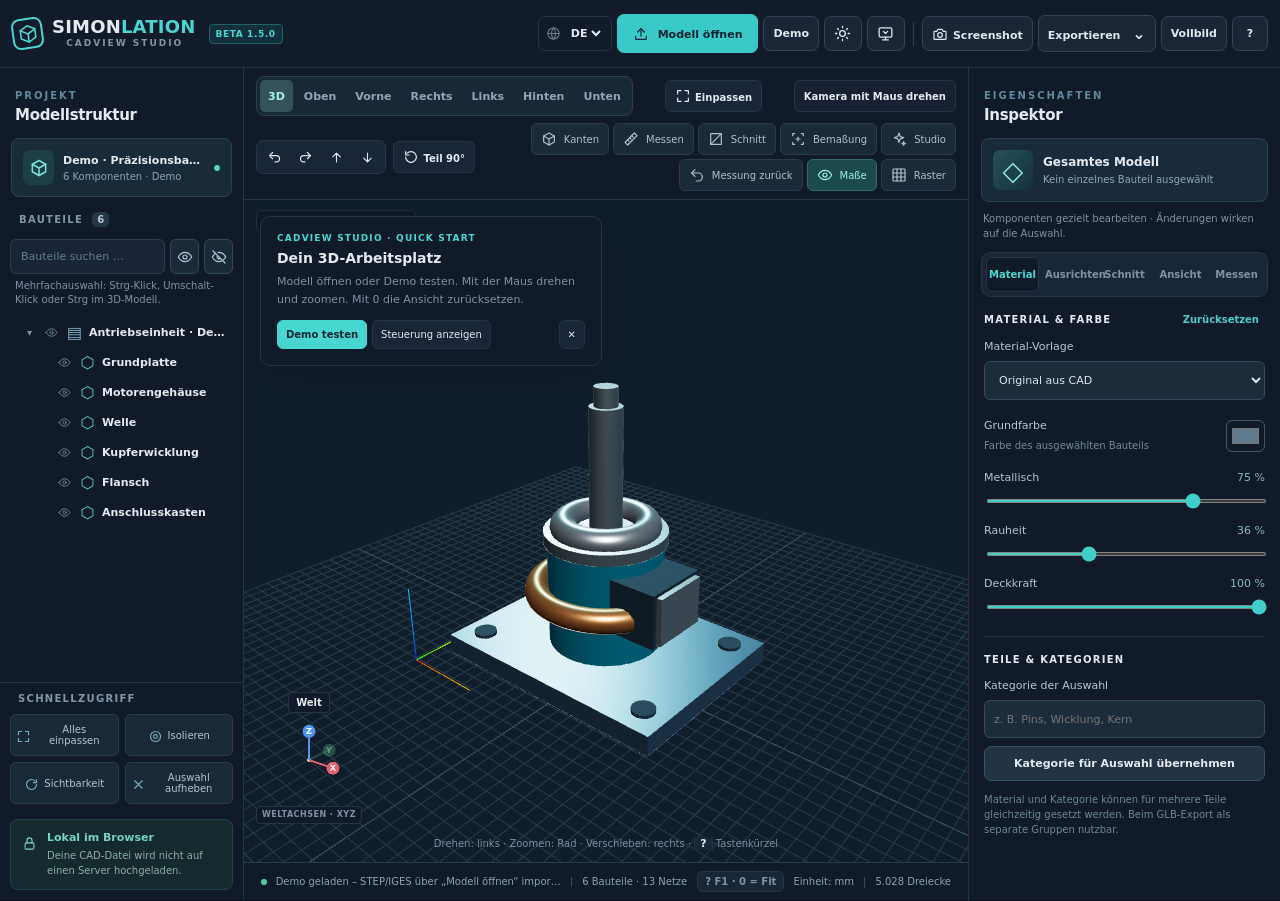
==== index.html @ 9918f993 "feat: open mobile model tree and part tools from the viewport and add gyro look-around" ====
<!DOCTYPE html>

<html lang="de">
<head>
<meta charset="utf-8"/>
<meta content="width=device-width,initial-scale=1,viewport-fit=cover" name="viewport"/>
<meta content="#0b121e" id="appThemeColor" name="theme-color"/>
<meta content="CADVIEW Studio" name="application-name"/>
<meta content="yes" name="apple-mobile-web-app-capable"/>
<meta content="CADVIEW" name="apple-mobile-web-app-title"/>
<link href="./manifest.webmanifest?v=1.5.0" rel="manifest"/>
<link href="./icons/icon-192.png" rel="icon" sizes="192x192" type="image/png"/>
<link href="./icons/icon-192.png" rel="apple-touch-icon"/>
<meta content="CADVIEW Studio – STEP, IGES und 3D Modelle im Browser betrachten, Materialien zuweisen, Bauteile ausblenden und exportieren." name="description"/>
<title>CADVIEW Studio — 3D CAD Viewer</title>
<link href="./styles.css?v=1.2.0" rel="stylesheet"/><link href="./enhancements.css?v=1.3.0" rel="stylesheet"/>
<script type="importmap">
  {"imports":{"three":"./vendor/three/build/three.module.min.js","three/addons/":"./vendor/three/examples/jsm/"}}
  </script>
<link href="./rework.css?v=1.5.0" rel="stylesheet"/><link rel="stylesheet" href="./mobile/inspection.css?v=m2"/></head>
<body>
<div class="app">
<header class="topbar">
<div aria-label="CADVIEW Studio · SIMONLATION" class="brand"><span class="brand-mark"><svg class="ico brand-ico" viewBox="0 0 24 24" aria-hidden="true"><path d="m12 3 8 4.5v9L12 21l-8-4.5v-9z"/><path d="m4 7.5 8 4.5 8-4.5M12 12v9"/></svg></span><span class="brand-stack"><span class="brand-name">SIMON<span>LATION</span></span><span class="brand-suffix">CADVIEW STUDIO</span></span><span class="brand-badge">BETA 1.5.0</span></div>
<div class="top-actions"><label class="lang-control" title="Sprache / Language"><svg class="ico" viewBox="0 0 24 24" aria-hidden="true"><circle cx="12" cy="12" r="9"/><path d="M3 12h18M12 3a14 14 0 0 1 0 18M12 3a14 14 0 0 0 0 18"/></svg><select aria-label="Sprache / Language" id="languageSelect"><option value="de">DE</option><option value="en">EN</option></select></label>
<button class="top-btn primary" id="openButton" type="button"><span class="b-icon"><svg class="ico" viewBox="0 0 24 24" aria-hidden="true"><path d="M12 15V4"/><path d="m7 9 5-5 5 5"/><path d="M4 15v4a1 1 0 0 0 1 1h14a1 1 0 0 0 1-1v-4"/></svg></span> Modell öffnen</button>
<button class="top-btn" id="demoButton" title="Beispielbaugruppe anzeigen" type="button">Demo</button><button class="top-btn" id="themeButton" title="Helles Design" aria-label="Helles Design" type="button"><svg class="ico" viewBox="0 0 24 24" aria-hidden="true"><circle cx="12" cy="12" r="4"/><path d="M12 2v2M12 20v2M4.9 4.9l1.4 1.4M17.7 17.7l1.4 1.4M2 12h2M20 12h2M4.9 19.1l1.4-1.4M17.7 6.3l1.4-1.4"/></svg></button><button class="top-btn" id="installButton" title="CADVIEW als App installieren" aria-label="CADVIEW als App installieren" type="button"><svg class="ico" viewBox="0 0 24 24" aria-hidden="true"><rect x="3" y="4" width="18" height="13" rx="2"/><path d="M8 21h8M12 17v4"/><path d="m9 9 3 3 3-3"/></svg></button>
<div class="top-sep"></div>
<button class="top-btn" id="screenshotButton" title="3D-Ansicht als PNG speichern" type="button"><svg class="ico" viewBox="0 0 24 24" aria-hidden="true"><path d="M4 8h3l2-3h6l2 3h3a1 1 0 0 1 1 1v10a1 1 0 0 1-1 1H4a1 1 0 0 1-1-1V9a1 1 0 0 1 1-1z"/><circle cx="12" cy="13.5" r="3.5"/></svg> <span class="hide-small">Screenshot</span></button>
<div class="dropdown-anchor">
<button aria-expanded="false" class="top-btn export-main" id="exportButton" type="button">Exportieren <span class="tiny-caret">⌄</span></button>
<div class="export-menu hidden" id="exportMenu">
<div class="export-select"><label for="exportGrouping">GLB-Struktur</label><select id="exportGrouping"><option value="original">Originale Baugruppe</option><option value="category">Nach Kategorien</option><option value="material">Nach Materialien</option><option value="category-material">Kategorie → Material</option></select></div><button data-export="glb"><strong>GLB</strong><span>3D-Modell mit gruppierten Materialien</span></button>
<button data-export="stl"><strong>STL</strong><span>Geometrie für 3D-Druck</span></button>
<button data-export="obj"><strong>OBJ</strong><span>Geometrie ohne MTL-Datei</span></button><button data-export="step"><strong>STEP (Original)</strong><span>Unveränderte CAD-Datei; Dreh-Export noch nicht verfügbar</span></button><button data-export="project"><strong>Projekt JSON</strong><span>Rotationen, Kategorien, Materialien, Maße</span></button>
</div>
</div>
<button type="button" class="top-btn" id="drawerTools" aria-controls="rightSidebar" data-inspect-de="Werkzeuge" data-inspect-en="Tools">Werkzeuge</button><button type="button" id="desktopFullscreen" data-inspect-de="Vollbild" data-inspect-en="Fullscreen" class="top-btn">Vollbild</button><button class="top-btn help-link" id="helpButton" title="Hilfe und Tastenkürzel / Help and shortcuts" aria-label="Hilfe und Tastenkürzel / Help and shortcuts" type="button">?</button>
</div>
</header>
<div class="inspection-head">
<button type="button" id="exitInspection" data-inspect-de="‹ Zurück" data-inspect-en="‹ Back" >‹ Zurück</button><span id="gyroStatus" role="status"></span><button type="button" id="gyroToggle" data-inspect-de="Gyro · Test" data-inspect-en="Gyro · Beta" aria-pressed="false">Gyro · Test</button><button type="button" id="gyroCenter" data-inspect-de="Zentrieren" data-inspect-en="Recenter" >Zentrieren</button></div>
<div class="workspace"><div class="part-hud">
<button id="selectedPartChip" type="button" aria-controls="leftSidebar" aria-expanded="false"><span id="partCaption">Modellbaum</span> ▾</button>
<button id="partTools" type="button" aria-controls="partActions" aria-expanded="false"><span data-inspect-de="Werkzeuge" data-inspect-en="Tools">Werkzeuge</span> ▾</button>
</div>
<div id="partActions" class="inspection-actions" hidden>
<button type="button" id="touchHide" data-inspect-de="Ausblenden" data-inspect-en="Hide" >Ausblenden</button><button type="button" id="touchFocus" data-inspect-de="Fokus" data-inspect-en="Focus" >Fokus</button><button type="button" id="touchUndo" data-inspect-de="Rückgängig" data-inspect-en="Undo visibility" >Rückgängig</button><button type="button" id="quickIsolate" data-inspect-de="Alleine anzeigen" data-inspect-en="Isolate">Alleine anzeigen</button><button type="button" id="quickShowAll" data-inspect-de="Alle anzeigen" data-inspect-en="Show all">Alle anzeigen</button><label id="gyroModeLabel"><span data-inspect-de="Gyro-Modus" data-inspect-en="Gyro mode">Gyro-Modus</span><select id="gyroMode"><option value="orbit" data-inspect-de="Umkreisen" data-inspect-en="Orbit">Umkreisen</option><option value="look" data-inspect-de="Am Standort umsehen" data-inspect-en="Look around">Am Standort umsehen</option></select></label>
</div>
<aside class="sidebar sidebar-left" id="leftSidebar">
<div class="sidebar-title"><div><span class="eyebrow">PROJEKT</span><h2>Modellstruktur</h2></div><button class="icon-button mobile-close" id="closeLeft" title="Schließen" type="button">×</button></div>
<div class="file-card" id="fileCard"><span class="file-icon"><svg class="ico" viewBox="0 0 24 24" aria-hidden="true"><path d="m12 3 8 4.5v9L12 21l-8-4.5v-9z"/><path d="m4 7.5 8 4.5 8-4.5M12 12v9"/></svg></span><div class="file-text"><strong id="fileName">Demo · Präzisionsbaugruppe</strong><span id="fileMeta">6 Komponenten · Demo</span></div><span class="online-indicator"></span></div>
<div class="section-top"><span>BAUTEILE</span><span class="count-pill" id="partCount">6</span></div>
<div class="inspection-actions"><button type="button" id="touchMulti" data-inspect-de="Mehrfachwahl" data-inspect-en="Multi-select" aria-pressed="false">Mehrfachwahl</button></div><div class="tree-tools"><input aria-label="Bauteile suchen" autocomplete="off" id="treeSearch" placeholder="Bauteile suchen …" type="search"/><button id="showAllButton" title="Alle Teile sichtbar machen" aria-label="Alle Teile sichtbar machen" type="button"><svg class="ico" viewBox="0 0 24 24" aria-hidden="true"><path d="M2 12s3.6-7 10-7 10 7 10 7-3.6 7-10 7S2 12 2 12z"/><circle cx="12" cy="12" r="3"/></svg></button><button id="hideAllButton" title="Alle Teile ausblenden" aria-label="Alle Teile ausblenden" type="button"><svg class="ico" viewBox="0 0 24 24" aria-hidden="true"><path d="M3 3l18 18"/><path d="M10.6 5.1A10 10 0 0 1 12 5c6.4 0 10 7 10 7a17 17 0 0 1-3.2 4M6.6 6.6A17 17 0 0 0 2 12s3.6 7 10 7a10 10 0 0 0 5.4-1.6"/><path d="M9.9 9.9a3 3 0 0 0 4.2 4.2"/></svg></button></div>
<p class="tree-help">Mehrfachauswahl: Strg-Klick, Umschalt-Klick oder Strg im 3D-Modell.</p><div class="tree-scroll" id="treeScroll"><div aria-label="Baugruppenstruktur" class="assembly-tree" id="assemblyTree"></div></div>
<div class="left-bottom">
<div class="section-top"><span>SCHNELLZUGRIFF</span></div>
<div class="quick-grid"><button id="fitButton" type="button"><span><svg class="ico" viewBox="0 0 24 24" aria-hidden="true"><path d="M4 9V4h5M15 4h5v5M20 15v5h-5M9 20H4v-5"/></svg></span> Alles einpassen</button><button id="isolateButton" type="button"><span><svg class="ico" viewBox="0 0 24 24" aria-hidden="true"><circle cx="12" cy="12" r="8"/><circle cx="12" cy="12" r="3"/></svg></span> Isolieren</button><button id="resetVisibilityButton" type="button"><span><svg class="ico" viewBox="0 0 24 24" aria-hidden="true"><path d="M20 12a8 8 0 1 1-2.3-5.7"/><path d="M20 4v5h-5"/></svg></span> Sichtbarkeit</button><button id="clearSelectionButton" type="button"><span><svg class="ico" viewBox="0 0 24 24" aria-hidden="true"><path d="M6 6l12 12M18 6 6 18"/></svg></span> Auswahl aufheben</button></div>
<div class="privacy-note"><span><svg class="ico" viewBox="0 0 24 24" aria-hidden="true"><rect x="5" y="11" width="14" height="10" rx="2"/><path d="M8 11V7a4 4 0 0 1 8 0v4"/></svg></span><div><strong>Lokal im Browser</strong><span>Deine CAD-Datei wird nicht auf einen Server hochgeladen.</span></div></div>
</div>
</aside>
<main class="viewport-shell" id="viewportShell">
<div class="viewport-toolbar"><div class="view-toggle"><button class="active" data-view="iso" type="button">3D</button><button data-view="top" type="button">Oben</button><button data-view="front" type="button">Vorne</button><button data-view="right" type="button">Rechts</button><button data-view="left" type="button">Links</button><button data-view="back" type="button">Hinten</button><button data-view="bottom" type="button">Unten</button></div><button class="viewport-reset" id="viewportReset" title="Ansicht zurücksetzen (0)" type="button"><svg class="ico" viewBox="0 0 24 24" aria-hidden="true"><path d="M4 9V4h5M15 4h5v5M20 15v5h-5M9 20H4v-5"/></svg> Einpassen</button><button type="button" id="interactionModeToggle" class="viewport-reset interaction-mode" aria-pressed="false" title="Zwischen Kameradrehung und direkter Bauteildrehung umschalten">Kamera mit Maus drehen</button><div class="camera-tools" role="group" aria-label="Kamera drehen / Orbit camera">
<button type="button" data-orbit="left" title="Kamera 30° links drehen / Orbit left" aria-label="Kamera links drehen"><svg class="ico" viewBox="0 0 24 24" aria-hidden="true"><path d="M9 14 4 9l5-5"/><path d="M4 9h11a5 5 0 0 1 0 10h-2"/></svg></button>
<button type="button" data-orbit="right" title="Kamera 30° rechts drehen / Orbit right" aria-label="Kamera rechts drehen"><svg class="ico" viewBox="0 0 24 24" aria-hidden="true"><path d="m15 14 5-5-5-5"/><path d="M20 9H9a5 5 0 0 0 0 10h2"/></svg></button>
<button type="button" data-orbit="up" title="Kamera nach oben kippen / Tilt up" aria-label="Kamera nach oben kippen"><svg class="ico" viewBox="0 0 24 24" aria-hidden="true"><path d="M12 19V5M6 11l6-6 6 6"/></svg></button>
<button type="button" data-orbit="down" title="Kamera nach unten kippen / Tilt down" aria-label="Kamera nach unten kippen"><svg class="ico" viewBox="0 0 24 24" aria-hidden="true"><path d="M12 5v14M6 13l6 6 6-6"/></svg></button>
</div><button type="button" id="quickRotateModel" class="viewport-reset" title="Ausgewähltes Bauteil um 90° drehen, ohne Auswahl ganzes Modell / Rotate selected part 90°"><svg class="ico" viewBox="0 0 24 24" aria-hidden="true"><path d="M4 12a8 8 0 1 0 2.3-5.7"/><path d="M4 4v5h5"/></svg> Teil 90°</button><div class="toolbar-right"><button aria-pressed="false" class="toolbar-btn" id="wireframeButton" title="Kanten anzeigen" type="button"><svg class="ico" viewBox="0 0 24 24" aria-hidden="true"><path d="m12 3 8 4.5v9L12 21l-8-4.5v-9z"/><path d="m4 7.5 8 4.5 8-4.5M12 12v9"/></svg> <span>Kanten</span></button><button aria-pressed="false" class="toolbar-btn" id="measureButton" title="Zwei Punkte auf dem Modell anklicken" type="button"><svg class="ico" viewBox="0 0 24 24" aria-hidden="true"><path d="m3 17 14-14 4 4L7 21z"/><path d="m7 13 2 2M10 10l2 2M13 7l2 2"/></svg> <span>Messen</span></button><button aria-pressed="false" class="toolbar-btn" id="sectionButton" title="Schnitt durch Modell" type="button"><svg class="ico" viewBox="0 0 24 24" aria-hidden="true"><rect x="4" y="4" width="16" height="16" rx="1"/><path d="M4 20 20 4"/></svg> <span>Schnitt</span></button><button class="toolbar-btn" id="dimensionButton" title="Abmessungen der Auswahl anzeigen" type="button"><svg class="ico" viewBox="0 0 24 24" aria-hidden="true"><path d="M4 7V4h3M17 4h3v3M20 17v3h-3M7 20H4v-3"/><path d="M9 12h6M12 9v6"/></svg> <span>Bemaßung</span></button><button class="toolbar-btn" id="renderButton" title="Studio-Rendering" type="button"><svg class="ico" viewBox="0 0 24 24" aria-hidden="true"><path d="M12 3l1.8 5.2L19 10l-5.2 1.8L12 17l-1.8-5.2L5 10l5.2-1.8z"/><path d="M19 16l.7 2 2 .7-2 .7-.7 2-.7-2-2-.7 2-.7z"/></svg> <span>Studio</span></button><button class="toolbar-btn" id="undoMeasureButton" title="Letzte Messung rückgängig / Undo measurement" type="button"><svg class="ico" viewBox="0 0 24 24" aria-hidden="true"><path d="M9 14 4 9l5-5"/><path d="M4 9h10a6 6 0 0 1 0 12h-3"/></svg> <span>Messung zurück</span></button><button aria-pressed="true" class="toolbar-btn" id="toggleMeasuresButton" title="Maße ein- oder ausblenden" type="button"><svg class="ico" viewBox="0 0 24 24" aria-hidden="true"><path d="M2 12s3.6-7 10-7 10 7 10 7-3.6 7-10 7S2 12 2 12z"/><circle cx="12" cy="12" r="3"/></svg> <span>Maße</span></button><button aria-pressed="true" class="toolbar-btn" id="gridButton" title="Raster ein-/ausblenden" type="button"><svg class="ico" viewBox="0 0 24 24" aria-hidden="true"><path d="M3 9h18M3 15h18M9 3v18M15 3v18"/><rect x="3" y="3" width="18" height="18" rx="1"/></svg> <span>Raster</span></button></div></div>
<div aria-label="Interaktiver 3D Viewer" class="canvas-area" id="canvasArea" role="region"><canvas id="cadCanvas"></canvas><div id="cadInteractionLayer" class="cad-interaction-layer" tabindex="0" role="application" aria-label="3D Modell: linke Maustaste drehen, rechte Maustaste verschieben, Mausrad zoomen / Orbit, pan, zoom"></div><div class="render-notice hidden" id="renderNotice" role="alert"><span id="renderNoticeText">3D-Ansicht konnte nicht dargestellt werden.</span><button id="renderRecover" type="button">Ansicht zurücksetzen</button></div><div class="welcome-tips hidden" id="welcomeTips"><div class="welcome-label">CADVIEW STUDIO · QUICK START</div><strong id="welcomeTitle">Dein 3D-Arbeitsplatz</strong><p id="welcomeDescription">Modell öffnen oder Demo testen. Mit der Maus drehen und zoomen. <kbd>0</kbd> setzt die Ansicht zurück.</p><div class="welcome-actions"><button id="welcomeDemo" type="button">Demo testen</button><button id="welcomeHelp" type="button">Steuerung anzeigen</button><button aria-label="Hinweis schließen" id="welcomeDismiss" type="button">✕</button></div></div><div aria-label="Drehbares Weltkoordinatensystem X Y Z" class="axis-widget"><button class="axis-mode" id="axisModeButton" title="Weltachsen / Teilachsen" type="button">Welt</button><canvas aria-hidden="true" height="200" id="orientationCanvas" width="200"></canvas><div class="axis-title" id="axisHint">WELTACHSEN · XYZ</div></div><div aria-hidden="true" class="snap-marker hidden" id="snapMarker"></div>
<div class="empty-overlay hidden" id="emptyOverlay"><span class="empty-glyph">◇</span><h2>Dein Modell beginnt hier.</h2><p>Ziehe eine STEP-, IGES-, STL-, OBJ- oder GLB-Datei in dieses Fenster.</p><button class="top-btn primary" id="emptyOpen" type="button">Datei auswählen</button></div>
<div class="drop-overlay hidden" id="dropOverlay"><div class="drop-inner"><span>↥</span><h2>3D-Modell ablegen</h2><p>STEP · IGES · STL · OBJ · GLB · GLTF · BREP</p></div></div>
<div class="loading-overlay hidden" id="loadingOverlay"><div class="loader"></div><strong id="loadingText">CAD-Datei wird eingelesen …</strong><p id="loadingDetail">Bei komplexen STEP-Baugruppen kann das einen Moment dauern.</p></div>

<div class="measure-label hidden" id="measureLabel"></div>
<div class="input-feedback" id="inputFeedback" aria-live="off">Linke Maustaste ziehen: Kamera drehen</div><div class="viewport-hint" id="viewportHint">Drehen: links · Zoomen: Rad · Verschieben: rechts · <kbd>?</kbd> Tastenkürzel</div>
</div>
<div class="viewport-bottom"><div class="status-left"><span class="status-dot"></span><span id="statusText">Bereit – Demo geladen</span><span class="status-divider">|</span><span id="meshInfo">6 Bauteile</span></div><div class="status-right"><span id="unitText">Einheit: mm</span><span class="status-divider">|</span><span id="trisInfo">— Dreiecke</span></div></div>
</main>
<aside class="sidebar sidebar-right" id="rightSidebar">
<div class="sidebar-title right-title"><div><span class="eyebrow">EIGENSCHAFTEN</span><h2>Inspektor</h2></div><button class="icon-button mobile-close" id="closeRight" title="Schließen" type="button">×</button></div>
<div class="right-scroll"><div class="inspection-actions"><button type="button" id="touchMeasure" data-inspect-de="Messen" data-inspect-en="Measure" aria-pressed="false">Messen</button><button type="button" id="touchSection" data-inspect-de="Schnitt" data-inspect-en="Section" aria-pressed="false">Schnitt</button><button type="button" id="touchFit" data-inspect-de="Einpassen" data-inspect-en="Fit view" >Einpassen</button><button type="button" id="touchTheme" data-inspect-de="Hell / Dunkel" data-inspect-en="Light / dark" >Hell / Dunkel</button><button type="button" id="touchPng" data-inspect-de="Bild speichern" data-inspect-en="Save image">Bild speichern</button><button type="button" id="touchHelp" data-inspect-de="Hilfe" data-inspect-en="Help" >Hilfe</button></div>












































<div class="inspector-head"><span class="mini-preview">◇</span><div><strong id="selectedName">Kein Bauteil ausgewählt</strong><span id="selectedInfo">Modell oder Bauteil anklicken</span></div></div><div class="inspector-subhead" id="inspectorDescription">Komponenten gezielt bearbeiten · Änderungen wirken auf die Auswahl.</div><div aria-label="Werkzeuge" class="inspector-tabs" id="inspectorTabs" role="tablist"><button aria-controls="panel-material" aria-selected="true" class="inspector-tab active" data-panel="material" role="tab" type="button">Material</button><button aria-controls="panel-transform" aria-selected="false" class="inspector-tab" data-panel="transform" role="tab" type="button">Ausrichten</button><button aria-controls="panel-section" aria-selected="false" class="inspector-tab" data-panel="section" role="tab" type="button">Schnitt</button><button aria-controls="panel-display" aria-selected="false" class="inspector-tab" data-panel="display" role="tab" type="button">Ansicht</button><button aria-controls="panel-measure" aria-selected="false" class="inspector-tab" data-panel="measure" role="tab" type="button">Messen</button></div><div class="inspector-content" id="inspectorContent"><section aria-label="Material" class="inspector-panel active" id="panel-material" role="tabpanel"><div class="panel-label-row"><span>MATERIAL &amp; FARBE</span><button class="text-button" id="resetMaterialButton" title="Ursprüngliche Materialien wiederherstellen" type="button">Zurücksetzen</button></div><label class="field-label" for="materialPreset">Material-Vorlage</label><select id="materialPreset"><option value="original">Original aus CAD</option><option value="aluminium">Aluminium · satiniert</option><option value="steel">Edelstahl · gebürstet</option><option value="chrome">Chrom · glänzend</option><option value="copper">Kupfer</option><option value="brass">Messing</option><option value="plastic">Kunststoff · matt</option><option value="rubber">Gummi · schwarz</option><option value="glass">Glas · transparent</option><option value="custom">Benutzerdefiniert</option></select><div class="color-field"><div><span class="field-label">Grundfarbe</span><span class="small-sub">Farbe des ausgewählten Bauteils</span></div><input aria-label="Materialfarbe" id="materialColor" type="color" value="#8ca3b6"/></div><div class="range-row"><label for="metalnessRange">Metallisch</label><output id="metalnessValue">50 %</output></div><input id="metalnessRange" max="100" min="0" type="range" value="50"/><div class="range-row"><label for="roughnessRange">Rauheit</label><output id="roughnessValue">40 %</output></div><input id="roughnessRange" max="100" min="0" type="range" value="40"/><div class="range-row"><label for="opacityRange">Deckkraft</label><output id="opacityValue">100 %</output></div><input id="opacityRange" max="100" min="5" type="range" value="100"/><div class="panel-label-row"><span>TEILE &amp; KATEGORIEN</span></div><label class="field-label" for="partCategory">Kategorie der Auswahl</label><input autocomplete="off" id="partCategory" list="categoryList" placeholder="z. B. Pins, Wicklung, Kern" type="text"/><datalist id="categoryList"><option value="Pins"><option value="Kontakte"><option value="Gehäuse"><option value="Kern"><option value="Wicklung"><option value="Isolation"><option value="Verguss"><option value="Sonstige"></option></option></option></option></option></option></option></option></datalist><button class="panel-action" id="applyCategoryButton" type="button">Kategorie für Auswahl übernehmen</button><p class="dimension-note">Material und Kategorie können für mehrere Teile gleichzeitig gesetzt werden. Beim GLB-Export als separate Gruppen nutzbar.</p></section><section aria-label="Ausrichten" class="inspector-panel" id="panel-transform" role="tabpanel"><div class="panel-label-row"><span>AUSRICHTUNG &amp; ROTATION</span></div><div class="field-grid"><label>Achse<select id="rotationAxis"><option value="x">X-Achse</option><option value="y">Y-Achse</option><option selected="" value="z">Z-Achse</option></select></label><label>Winkel (°)<input id="rotationAngle" max="360" min="-360" step="1" type="number" value="90"/></label></div><div class="button-row"><button class="panel-action" id="rotateNegative" type="button">↶ -Winkel</button><button class="panel-action" id="rotatePositive" type="button">↷ +Winkel</button><button class="panel-action" id="rotate180" type="button">↻ 180°</button></div><p class="dimension-note">Dreht ausgewählte Bauteile gemeinsam um ihre Mitte – ohne Auswahl das gesamte Modell. Die Drehung verändert den Export.</p><div class="field-grid"><label>Eigene Drehvorlage<input id="rotationPresetName" placeholder="z. B. Pins nach oben" type="text"/></label><label>Gespeichert<select id="rotationPresetList"><option value="">Vorlage auswählen …</option></select></label></div><div class="button-row"><button class="panel-action" id="saveRotationPreset" type="button">Vorlage sichern</button><button class="panel-action" id="applyRotationPreset" type="button">Anwenden</button></div><div class="button-row"><button class="panel-action primary-action" id="saveProjectButton" type="button">Projekt speichern</button><button class="panel-action" id="loadProjectButton" type="button">Projekt öffnen</button></div></section><section aria-label="Schnitt" class="inspector-panel" id="panel-section" role="tabpanel"><div class="control-item section-control"><div><strong>Schnittebene 1</strong><span>Achse und Position auswählen</span></div><output id="sectionValue">0 %</output></div><div class="field-grid"><label>Achse<select id="sectionAxis"><option value="z">XY / Höhe Z</option><option value="x">YZ / X</option><option value="y">XZ / Y</option><option value="custom">Freier Normalvektor</option></select></label><label class="compact-check">Umkehren<input id="sectionInvert" type="checkbox"/></label></div><div class="field-grid hidden" id="customNormalFields"><label>nx<input id="sectionNx" step="0.1" type="number" value="0"/></label><label>ny<input id="sectionNy" step="0.1" type="number" value="0"/></label><label>nz<input id="sectionNz" step="0.1" type="number" value="1"/></label></div><input disabled="" id="sectionRange" max="100" min="-100" type="range" value="0"/><div class="control-item"><div><strong>Zweite Schnittebene</strong><span>Zusätzlicher Schnitt</span></div><label class="switch"><input id="section2Toggle" type="checkbox"/><span></span></label></div><div class="field-grid"><label>Achse<select id="section2Axis"><option value="x">YZ / X</option><option value="y">XZ / Y</option><option value="z">XY / Z</option></select></label><label class="compact-check">Umkehren<input id="section2Invert" type="checkbox"/></label></div><input disabled="" id="section2Range" max="100" min="-100" type="range" value="0"/></section><section aria-label="Ansicht" class="inspector-panel" id="panel-display" role="tabpanel"><div class="panel-label-row"><span>DARSTELLUNG</span></div><div class="control-item"><div><strong>Explosionsansicht</strong><span>Bauteile auseinanderziehen</span></div><output id="explodeValue">0 %</output></div><input id="explodeRange" max="100" min="0" type="range" value="0"/><div class="control-item" style="margin-top:13px"><div><strong>Transparenzmodus</strong><span>Alle Bauteile durchscheinend</span></div><label class="switch"><input id="xrayToggle" type="checkbox"/><span></span></label></div><div class="control-item"><div><strong>Hintergrund</strong><span>Heller oder dunkler Viewport</span></div><label class="switch"><input id="lightBackgroundToggle" type="checkbox"/><span></span></label></div><div class="control-item"><div><strong>Studio-Materialrendering</strong><span>Reflexionen und realistischere Metalle</span></div><label class="switch"><input id="studioToggle" type="checkbox"/><span></span></label></div><button class="panel-action" id="highResScreenshot" type="button">Renderbild als PNG (2×) speichern</button><label class="watermark-choice"><input checked="" id="watermarkToggle" type="checkbox"/> Wasserzeichen: CADVIEW by Simonlation</label></section><section aria-label="Messen" class="inspector-panel" id="panel-measure" role="tabpanel"><div class="panel-label-row"><span>ABMESSUNGEN</span><span class="unit-tag" id="inspectorUnit">mm</span></div><div class="dimensions"><div><span>Breite · X</span><strong id="dimX">—</strong></div><div><span>Tiefe · Y</span><strong id="dimY">—</strong></div><div><span>Höhe · Z</span><strong id="dimZ">—</strong></div></div><p class="dimension-note" id="dimensionNote">Abmessungen der Auswahl (oder des gesamten Modells). Angezeigte Maße entsprechen den importierten Koordinaten.</p><button class="panel-action" id="measureBoundsButton" type="button">Breite · Tiefe · Höhe einzeichnen</button><div class="field-grid"><label>Messpunkt-Fang<select id="measureSnap"><option value="auto">Automatisch · magnetisch</option><option value="vertex">Ecke □</option><option value="edge">Kante ━</option><option value="midpoint">Kantenmitte ◐</option><option value="quarter">Viertelpunkt ◔</option><option value="faceCenter">Flächenmitte ◉ (Mesh)</option><option value="surface">Freier Flächenpunkt</option></select></label><label>Maßeinheit<select id="measureUnits"><option value="original">Original</option><option value="mm">mm</option><option value="cm">cm</option><option value="m">m</option><option value="inch">Zoll</option></select></label></div>
<div class="measure-appearance" role="group" aria-label="Bemaßung und Snap-Darstellung">
  <div class="measure-appearance-heading">ANZEIGE &amp; FANGSYMBOL</div>
  <div class="measure-appearance-row"><label for="measureLabelSize">Maßtext-Größe</label><output id="measureLabelSizeValue" for="measureLabelSize">130 %</output></div>
  <input id="measureLabelSize" type="range" min="70" max="200" step="10" value="130" aria-label="Maßtext-Größe"/>
  <div class="measure-appearance-row"><label for="measureSnapSize">Snap-Symbolgröße</label><output id="measureSnapSizeValue" for="measureSnapSize">13 px</output></div>
  <input id="measureSnapSize" type="range" min="8" max="22" step="1" value="13" aria-label="Snap-Symbolgröße"/>
  <label class="field-label" for="measureLabelStyle">Kontrast der Maßlabels</label>
  <select id="measureLabelStyle"><option value="dark">Dunkel · hoher Kontrast</option><option value="light">Hell · hoher Kontrast</option></select>
  <p class="dimension-note measure-gesture-hint">Messmodus: Klicken = Punkt setzen; Ziehen = Kamera drehen.</p>
</div>
<div class="panel-label-row" style="margin-top:10px"><span>MESSUNGEN</span><button class="text-button" id="clearAllMeasurements" type="button">Alle löschen</button></div><div class="measure-buttons"><button class="panel-action" id="undoLastMeasurement" type="button">↶ Rückgängig</button><button aria-pressed="true" class="panel-action" id="toggleMeasurementVisibility" type="button">◉ Maße ausblenden</button></div><p class="dimension-note snap-legend">□ Ecke · ◐ Kantenmitte · ◔ Viertelpunkt · ◉ Flächenmitte. <strong>Alt</strong> = Fang vorübergehend aus. Dreiecksnetze: angenäherte Punkte.</p><div class="measurement-list" id="measurementList"><p class="dimension-note">Zwei Punkte im 3D-Modell auswählen oder automatische Bemaßung hinzufügen.</p></div><p class="dimension-note">Ecken- und Kantenfang basieren auf Dreiecksnetzen. Das ist keine analytische CAD-Kantenmessung. Schnitte sind visuell und verändern die Datei nicht.</p></section></div></div>
</aside>
</div>
<footer class="mobile-bottom-bar"><button type="button" id="mobileOpen" data-inspect-de="Öffnen" data-inspect-en="Open" >Öffnen</button><button type="button" id="mobileProperties" data-inspect-de="Inspektor" data-inspect-en="Inspector" aria-controls="rightSidebar">Inspektor</button><button type="button" id="mobileFullscreen" data-inspect-de="Vollbild" data-inspect-en="Fullscreen" >Vollbild</button></footer>
</div>
<input accept=".json,application/json" class="sr-only" id="projectInput" type="file"/>
<input accept=".step,.stp,.iges,.igs,.brep,.stl,.obj,.glb,.gltf" class="sr-only" id="fileInput" type="file"/>
<div aria-live="polite" class="toast hidden" id="toast" role="status"></div>
<dialog aria-labelledby="helpTitle" class="help-dialog" id="helpDialog">
<div class="help-head"><div><span class="eyebrow">CADVIEW STUDIO · GUIDE</span><h2 id="helpTitle">CADVIEW · Hilfe &amp; Bedienung</h2></div><button aria-label="Schließen" class="help-close" id="helpClose" type="button">×</button></div>
<p id="helpIntro">Kamera drehen: linke Maustaste im 3D-Feld ziehen oder ↶ / ↷ verwenden · Verschieben: rechte Maustaste · Zoomen: Mausrad. „↻ Teil 90°“ dreht die Geometrie. Mit Strg-Klick mehrere Teile auswählen.</p>
<div class="shortcut-grid" id="shortcutGrid"></div>
<div class="help-tools"><button type="button" id="inputDiagnosticsButton" class="panel-action" title="Eingaben, Kamera und Darstellungsstatus überprüfen; Diagnose kopieren">Diagnose kopieren</button></div>
<p class="help-foot" data-local-de="Messmodus: Klicken = Punkt setzen; Ziehen = Kamera drehen." data-local-en="Measure mode: click to set a point; drag to orbit the camera.">Messmodus: Klicken = Punkt setzen; Ziehen = Kamera drehen.</p>
<p class="help-foot" data-local-de="Windows-Dateizuordnung: Installiere CADVIEW als PWA und wähle es unter Öffnen mit als Standard-App für .stp, .step, .igs, .iges, .stl, .obj oder .glb. Nach PWA-Updates kann erneutes Installieren nötig sein." data-local-en="Windows file associations: Install CADVIEW as a PWA, then choose it under Open with as the default for .stp, .step, .igs, .iges, .stl, .obj or .glb. Reinstalling may be required after PWA updates.">Windows-Dateizuordnung: Installiere CADVIEW als PWA und wähle es unter Öffnen mit als Standard-App für .stp, .step, .igs, .iges, .stl, .obj oder .glb. Nach PWA-Updates kann erneutes Installieren nötig sein.</p>
<p class="help-foot" data-local-de="Touch: Antippen wählt ein Teil. Ziehen dreht die Kamera. Zwei Finger zoomen und verschieben. Unter Vollbild kannst du den experimentellen Gyro-Orbit starten und die aktuelle Haltung zentrieren." data-local-en="Touch: tap to select a part, drag to orbit, or use two fingers to zoom and pan. In fullscreen you can start experimental gyro orbit and recenter at the current pose."></p><p class="help-foot" id="helpDisclaimer">Messfang arbeitet auf gerenderten Dreiecksnetzen. Mesh-Ecken sind nicht zwingend geometrische CAD-Ecken. Die X/Y/Z-Anzeige zeigt die festen Weltachsen relativ zur aktuellen Kamerarichtung.</p>
<label class="help-option"><input checked="" id="skipOnboarding" type="checkbox"/> Diese Hilfe beim Start nicht erneut anzeigen</label>
<div class="help-actions"><button class="panel-action primary-action" id="helpConfirm" type="button">Verstanden</button></div>
</dialog>
<script src="./app.js?v=m2" type="module"></script>
<script defer src="./gui.js?v=m2"></script></body>
</html>
---- styles.css ----
:root{font-family:Inter,ui-sans-serif,system-ui,-apple-system,BlinkMacSystemFont,"Segoe UI",sans-serif;font-synthesis:none;color:#e5eaf0;background:#0b121e;--bg:#0b121e;--panel:#111a28;--panel2:#172131;--line:#273446;--text:#e5eaf0;--muted:#8191a5;--cyan:#48d6d0;--cyan-deep:#173e49;--soft:#192637;--radius:9px;color-scheme:dark}
*{box-sizing:border-box}html,body{height:100%;margin:0;overflow:hidden}button,input,select{font:inherit}button{cursor:pointer}button:focus-visible,input:focus-visible,select:focus-visible,a:focus-visible{outline:2px solid var(--cyan);outline-offset:2px}a{color:inherit;text-decoration:none}.app{height:100dvh;display:flex;flex-direction:column;min-width:320px}.topbar{height:65px;flex:none;display:flex;justify-content:space-between;align-items:center;padding:0 23px;background:#111b29;border-bottom:1px solid #273546;gap:12px;position:relative;z-index:15}.brand{display:flex;align-items:center;gap:8px;white-space:nowrap}.brand-mark{display:grid;place-items:center;width:31px;height:31px;border:2px solid var(--cyan);border-radius:8px;transform:rotate(-8deg)}.brand-cube{color:var(--cyan);font-size:27px;transform:rotate(8deg);line-height:1}.brand-name{font-size:19px;font-weight:850;letter-spacing:1.3px}.brand-name span{color:var(--cyan)}.brand-suffix{font-weight:650;letter-spacing:2.2px;font-size:9px;color:#a0b5c4;align-self:center;margin-left:2px}.brand-badge{color:var(--cyan);border:1px solid #24606a;background:#12303b;border-radius:4px;font-size:9px;font-weight:700;letter-spacing:.8px;padding:4px 6px;margin-left:10px}.top-actions{display:flex;align-items:center;gap:9px}.top-btn{border:1px solid #324255;background:#1a2635;color:#dfe8ee;border-radius:7px;padding:10px 13px;font-size:12px;font-weight:650;white-space:nowrap;transition:background .17s,border-color .17s}.top-btn:hover,.toolbar-btn:hover,.quick-grid button:hover{border-color:#5a8792;background:#263b4a}.top-btn.primary{background:#39c9c7;color:#09232d;border-color:#39c9c7;font-weight:750}.top-btn.primary:hover{background:#68e4dd}.top-sep{height:24px;width:1px;background:#304156;margin:0 3px}.b-icon{font-size:16px;vertical-align:-1px;margin-right:4px}.tiny-caret{margin-left:8px;font-size:16px}.help-link{width:36px;text-align:center;font-weight:800;font-size:15px}.dropdown-anchor{position:relative}.export-menu{position:absolute;top:calc(100% + 10px);right:0;background:#172232;border:1px solid #334558;border-radius:9px;padding:7px;box-shadow:0 18px 45px #0008;min-width:234px;z-index:40}.export-menu button{display:flex;flex-direction:column;align-items:start;gap:3px;background:transparent;border:none;border-radius:6px;color:#e7eff5;width:100%;padding:10px;text-align:left}.export-menu button:hover{background:#293b4d}.export-menu strong{font-size:13px}.export-menu span{color:#91a3b6;font-size:11px}.workspace{display:grid;grid-template-columns:277px minmax(0,1fr) 293px;min-height:0;flex:1}.sidebar{background:var(--panel);min-height:0;display:flex;flex-direction:column}.sidebar-left{border-right:1px solid var(--line)}.sidebar-right{border-left:1px solid var(--line)}.sidebar-title{height:82px;display:flex;justify-content:space-between;align-items:center;padding:20px 19px 12px}.sidebar-title h2{font-size:17px;margin:4px 0 0;font-weight:750;letter-spacing:-.3px}.eyebrow{font-size:10px;font-weight:750;letter-spacing:2px;color:#5e8a9b}.file-card{margin:0 13px 21px;border:1px solid #294251;border-radius:8px;background:#192a39;display:flex;gap:9px;align-items:center;padding:12px 9px;min-width:0}.file-icon{width:31px;height:35px;display:grid;place-items:center;font-size:23px;color:#7ee3d7;background:#1c3f47;border-radius:7px;flex:none}.file-text{display:flex;flex-direction:column;gap:4px;min-width:0}.file-text strong{font-size:11px;overflow:hidden;text-overflow:ellipsis;white-space:nowrap;font-weight:730}.file-text span{font-size:10px;color:#8ba4b2}.online-indicator{width:6px;height:6px;border-radius:50%;background:#5bd0bc;margin-left:auto;flex:none}.section-top{display:flex;gap:9px;align-items:center;color:#8298a9;font-size:10px;letter-spacing:1.3px;font-weight:750;padding:0 19px 12px}.count-pill{border-radius:5px;background:#253648;color:#b4c7d3;padding:2px 5px;letter-spacing:0;font-weight:650}.tree-tools{display:flex;gap:5px;margin:0 12px 13px}.tree-tools input{width:100%;min-width:0;border:1px solid #2c3c4e;border-radius:6px;background:#192536;color:#eef5f7;padding:10px 10px;font-size:11px;outline:none}.tree-tools input::placeholder{color:#657e93}.tree-tools button{background:#1b2a39;border:1px solid #344759;border-radius:6px;color:#aac7d2;min-width:29px}.tree-tools button:hover{color:var(--cyan)}.tree-scroll{overflow:auto;min-height:0;flex:1;padding:0 8px 20px;scrollbar-width:thin;scrollbar-color:#365064 transparent}.assembly-tree{font-size:12px}.tree-node{display:flex;align-items:center;gap:5px;min-height:34px;padding:0 6px 0 7px;border:1px solid transparent;border-radius:6px;cursor:pointer;min-width:0}.tree-node:hover{background:#1d2f3d}.tree-node.selected{background:#173c49;border-color:#2e6b76;color:#d8ffff}.tree-indent{flex:none;width:var(--indent,0px)}.tree-arrow,.tree-eye{flex:none;background:transparent;border:none;color:#7894a6;padding:0;width:17px;height:24px;display:grid;place-items:center}.tree-arrow{font-size:10px}.tree-arrow.empty{visibility:hidden}.tree-eye{font-size:15px;opacity:.88}.tree-eye:hover{color:var(--cyan)}.tree-eye.off{color:#567081}.tree-symbol{font-size:16px;color:#7eafc3;width:19px;text-align:center;flex:none}.tree-symbol.mesh{color:#52d4c9}.tree-name{overflow:hidden;text-overflow:ellipsis;white-space:nowrap;flex:1;font-weight:550}.tree-node.dimmed{opacity:.52}.tree-no-results{padding:13px;font-size:12px;color:#7f9eb2}.left-bottom{padding:15px 10px 14px;border-top:1px solid var(--line)}.left-bottom .section-top{padding:0 8px 10px}.quick-grid{display:grid;grid-template-columns:1fr 1fr;gap:6px}.quick-grid button{border:1px solid #2b3c4f;background:#1a2938;color:#b4c4d0;min-height:41px;border-radius:6px;display:flex;align-items:center;justify-content:center;gap:5px;font-size:10px}.quick-grid button span{font-size:16px;color:#78adb9}.privacy-note{display:flex;gap:10px;margin-top:15px;background:#142a2e;border:1px solid #214344;padding:11px;border-radius:8px;color:#75d4c1}.privacy-note>span{font-size:18px}.privacy-note div{display:flex;flex-direction:column;gap:4px}.privacy-note strong{font-size:11px;font-weight:720}.privacy-note div span{color:#8bafa8;font-size:10px;line-height:1.5}.viewport-shell{display:flex;flex-direction:column;min-width:0;min-height:0;background:#0d1825}.viewport-toolbar{min-height:57px;background:#121f2c;display:flex;align-items:center;justify-content:space-between;gap:6px;padding:10px 17px;border-bottom:1px solid #263647}.view-toggle{display:flex;align-items:center;border:1px solid #293e50;padding:3px;border-radius:8px;background:#192837;gap:3px}.view-toggle button{background:transparent;color:#92a7b5;border:0;padding:7px 12px;font-size:11px;border-radius:5px;font-weight:650}.view-toggle button.active{background:#35515a;color:#a3f5eb}.toolbar-right{display:flex;gap:5px}.toolbar-btn{display:flex;align-items:center;gap:6px;border:1px solid #2b3a4c;background:#1a2a38;border-radius:6px;color:#aec2ce;font-size:11px;padding:9px}.toolbar-btn.active{background:#1c4a4c;color:#9ef0df;border-color:#326d6b}.canvas-area{position:relative;flex:1;min-height:0;overflow:hidden;background:#0e1a28}.canvas-area canvas{display:block;width:100%;height:100%;outline:none;touch-action:none}.axis-widget{position:absolute;left:20px;bottom:47px;display:flex;flex-direction:column;align-items:center;gap:10px;pointer-events:none}.axis-title{font-size:8px;letter-spacing:1.5px;color:#597285}.axis-line{display:flex;gap:6px}.axis-line b{display:grid;place-items:center;width:19px;height:19px;font-size:10px;border-radius:50%;font-weight:800}.axis-x{background:#c94a5a;color:#fff}.axis-y{background:#5aa563;color:#fff}.axis-z{background:#377abd;color:#fff}.viewport-hint{position:absolute;bottom:16px;left:50%;transform:translateX(-50%);color:#7790a1;font-size:10px;white-space:nowrap;pointer-events:none}.viewport-hint span{color:#3b5769;margin:0 6px}.viewport-bottom{display:flex;align-items:center;justify-content:space-between;min-height:35px;padding:0 17px;background:#101b29;border-top:1px solid #2a394b;color:#8da2b3;font-size:10px;gap:10px}.status-left,.status-right{display:flex;align-items:center;gap:9px;white-space:nowrap}.status-dot{width:6px;height:6px;background:#52cba5;border-radius:50%}.status-divider{color:#44586a}.sidebar-right .sidebar-title{height:82px}.right-scroll{overflow:auto;flex:1;padding:0 20px 26px;scrollbar-width:thin;scrollbar-color:#365064 transparent}.inspector-head{background:#192b3a;border:1px solid #2d4052;border-radius:8px;padding:10px;display:flex;gap:10px;align-items:center}.mini-preview{width:40px;height:40px;flex:none;border-radius:7px;display:grid;place-items:center;background:linear-gradient(135deg,#27515a,#13313e);color:#8ef0de;font-size:27px}.inspector-head>div{min-width:0;display:flex;flex-direction:column;gap:5px}.inspector-head strong{font-size:11px;white-space:nowrap;overflow:hidden;text-overflow:ellipsis}.inspector-head span:not(.mini-preview){font-size:10px;color:#8da6b6}.panel-divider{height:1px;background:#2a394b;margin:20px 0}.panel-label-row{display:flex;align-items:center;justify-content:space-between;margin-bottom:16px;font-size:10px;font-weight:800;letter-spacing:1.25px;color:#a3b8c5}.text-button{background:none;border:none;color:#4bcbc7;font-size:10px;font-weight:600;letter-spacing:0}.text-button:hover{text-decoration:underline}.field-label{font-size:11px;color:#b7c8d4;display:block;margin-bottom:8px}.right-scroll select{height:39px;background:#1d2c3b;border:1px solid #35495a;border-radius:6px;color:#dce5ed;font-size:11px;padding:0 10px;width:100%;cursor:pointer}.color-field{margin:19px 0;display:flex;justify-content:space-between;align-items:center}.color-field .field-label{margin:0 0 5px}.small-sub{font-size:10px;color:#718a9a}.color-field input{width:39px;height:32px;border:1px solid #425669;border-radius:6px;background:none;padding:3px;cursor:pointer}.range-row{display:flex;justify-content:space-between;align-items:center;color:#b3c5d0;font-size:11px;margin-top:19px;margin-bottom:7px}.range-row output{color:#84bbc2;font-variant-numeric:tabular-nums}input[type="range"]{width:100%;accent-color:#40cfc9;cursor:pointer;height:4px}.control-item{display:flex;align-items:center;justify-content:space-between;margin-top:9px;margin-bottom:8px;gap:8px}.control-item>div{display:flex;flex-direction:column;gap:5px}.control-item strong{font-size:11px;color:#c8d8e1;font-weight:650}.control-item span{font-size:10px;color:#8197a7}.control-item output{font-size:11px;color:#7fd0cd}.section-control{margin-top:19px}.control-item input[type="range"]{margin-bottom:10px}.switch{position:relative;display:inline-block;width:33px;height:19px;flex:none}.switch input{opacity:0;width:0;height:0}.switch span{position:absolute;inset:0;background:#344658;border-radius:15px;transition:.2s;cursor:pointer}.switch span:before{position:absolute;content:"";height:13px;width:13px;left:3px;bottom:3px;background:white;border-radius:100%;transition:.2s}.switch input:checked+span{background:#3abdb9}.switch input:checked+span:before{transform:translateX(14px)}.unit-tag{font-size:10px;background:#273d4c;border-radius:3px;padding:3px 5px;color:#b6d4de;letter-spacing:0}.dimensions{display:flex;flex-direction:column;gap:1px;border:1px solid #273a4a;border-radius:7px;overflow:hidden}.dimensions>div{display:flex;justify-content:space-between;padding:11px;background:#182736;font-size:11px}.dimensions span{color:#8ca6b4}.dimensions strong{color:#d6e9ee;font-variant-numeric:tabular-nums}.dimension-note{color:#6d8898;font-size:10px;line-height:1.6;margin-top:11px}.hidden{display:none!important}.sr-only{position:absolute;width:1px;height:1px;overflow:hidden;clip:rect(0,0,0,0)}.loading-overlay,.empty-overlay,.drop-overlay{position:absolute;inset:0;z-index:10;display:flex;flex-direction:column;align-items:center;justify-content:center;background:#0c1825d9;text-align:center;padding:30px}.empty-overlay{background:#111f2cf0}.empty-glyph{display:grid;place-items:center;color:#72e2dc;border:2px solid #30616d;background:#133b47;width:100px;height:100px;border-radius:23px;font-size:80px;line-height:1}.empty-overlay h2{font-size:24px;margin:22px 0 5px}.empty-overlay p{max-width:400px;color:#8fa6b8;font-size:13px;line-height:1.6}.empty-overlay button{margin-top:15px}.loading-overlay{z-index:20}.loading-overlay strong{font-size:16px;margin-top:20px}.loading-overlay p{color:#91a7ba;font-size:12px}.loader{width:48px;height:48px;border:3px solid #2b4556;border-top-color:#4de1d9;border-radius:100%;animation:spin 1s linear infinite}@keyframes spin{to{transform:rotate(360deg)}}.drop-overlay{background:#103e4dbd;z-index:25;border:3px dashed #5be0d8;pointer-events:none}.drop-inner{display:flex;flex-direction:column;align-items:center;justify-content:center}.drop-inner>span{font-size:54px;color:#8df4ea}.drop-inner h2{font-size:28px;margin:9px}.drop-inner p{font-size:12px;letter-spacing:2px;color:#d2fcf7}.measure-label{position:absolute;top:80px;left:50%;transform:translateX(-50%);background:#1a3942;color:#b2fff4;padding:11px 15px;border-radius:6px;border:1px solid #36747d;font-size:12px;pointer-events:none;z-index:7}.toast{position:fixed;bottom:49px;left:50%;transform:translateX(-50%);z-index:120;background:#193b47;border:1px solid #3b747d;color:#d9faf6;padding:13px 18px;border-radius:9px;box-shadow:0 12px 34px #0007;font-size:12px;max-width:calc(100vw - 40px);line-height:1.4}.toast.error{background:#422332;border-color:#87536d;color:#ffdade}.mobile-bottom-bar,.mobile-close{display:none}
@media(max-width:1250px){.workspace{grid-template-columns:245px minmax(0,1fr) 255px}.brand-badge{display:none}.topbar{padding:0 14px}.top-btn{padding:9px 10px}.viewport-toolbar{padding:8px}.toolbar-btn span{display:none}.right-scroll{padding:0 14px 22px}.sidebar-title{padding-left:14px}.view-toggle button{padding:7px 9px}}
@media(max-width:950px){.workspace{grid-template-columns:240px minmax(0,1fr)}.sidebar-right{position:fixed;top:65px;bottom:0;right:0;width:min(330px,88vw);z-index:60;box-shadow:-12px 0 40px #0007;transform:translateX(105%);transition:transform .22s}.sidebar-right.open{transform:translateX(0)}.mobile-close{display:block}.topbar .help-link{display:none}}
@media(max-width:670px){.topbar{height:56px}.brand-name{font-size:15px}.brand-suffix{font-size:8px;letter-spacing:1px}.brand-mark{width:26px;height:26px}.brand-cube{font-size:22px}.top-actions{gap:4px}.top-actions .top-btn{font-size:10px;padding:8px}.top-actions #demoButton,.top-actions #screenshotButton,.top-actions .top-sep,.top-actions #openButton{display:none}.workspace{grid-template-columns:minmax(0,1fr)}.sidebar-left{position:fixed;top:56px;bottom:54px;left:0;width:min(310px,88vw);z-index:65;box-shadow:15px 0 38px #0007;transform:translateX(-105%);transition:transform .22s}.sidebar-left.open{transform:translateX(0)}.sidebar-right{top:56px;bottom:54px}.viewport-toolbar{flex-wrap:wrap;min-height:50px;padding:7px}.view-toggle button{padding:6px}.toolbar-btn{padding:7px}.viewport-hint{display:none}.viewport-bottom{padding:0 9px;font-size:9px}.viewport-bottom .status-right #trisInfo{display:none}.mobile-bottom-bar{height:54px;background:#142232;display:flex;justify-content:space-around;align-items:center;border-top:1px solid #2c4052}.mobile-bottom-bar button{background:none;border:none;color:#b5d3dd;font-size:12px;font-weight:650;padding:10px}.toast{bottom:75px}.axis-widget{bottom:19px;left:10px}.brand{gap:5px}}
/* CADVIEW Studio 1.2: category, transform, sections, dimensions */
.tree-help{margin:-5px 15px 10px;font-size:10px;line-height:1.4;color:var(--muted)}
.right-scroll input[type="text"],.right-scroll input[type="number"]{height:38px;min-width:0;width:100%;padding:8px 9px;border:1px solid #35495a;border-radius:6px;background:#1d2c3b;color:var(--text);font-size:11px}
.field-grid{display:grid;grid-template-columns:1fr 1fr;gap:8px;align-items:end;margin:9px 0 11px}
.field-grid label{display:flex;flex-direction:column;gap:7px;min-width:0;color:var(--muted);font-size:10px;font-weight:600}
.field-grid .compact-check{flex-direction:row;align-items:center;justify-content:space-between;border:1px solid var(--line);border-radius:6px;min-height:39px;padding:9px}
.field-grid .compact-check input{accent-color:var(--cyan)}
.button-row{display:flex;gap:6px;margin:8px 0;align-items:center}
.panel-action{display:block;margin-top:8px;width:100%;text-align:center;border:1px solid #365365;color:var(--text);background:#223444;padding:9px 7px;border-radius:6px;font-size:11px;font-weight:650;min-height:35px}
.button-row .panel-action{flex:1;margin:0;min-width:0}
.panel-action:hover{background:#2c4d56;border-color:var(--cyan)}
.panel-action.primary-action{color:#082d32;background:#48d6d0;border-color:#48d6d0}
.measurement-list{max-height:220px;overflow:auto;border:1px solid var(--line);border-radius:7px;padding:8px;margin-top:8px}
.measurement-list .dimension-note{margin:0}
.measurement-entry{display:flex;justify-content:space-between;align-items:center;gap:5px;padding:7px 1px;border-bottom:1px solid var(--line);font-size:10px}
.measurement-entry:last-child{border-bottom:0}
.measurement-entry button{background:none;border:0;color:#e78c8c;font-size:17px}
.export-select{padding:8px 9px 11px;border-bottom:1px solid var(--line);margin-bottom:4px}
.export-select label{display:block;color:var(--muted);font-size:10px;margin-bottom:6px}
.export-select select{border:1px solid #476173;background:#243748;color:var(--text);width:100%;padding:8px;font-size:11px;border-radius:6px}
.topbar{gap:8px}.top-actions{gap:6px}.view-toggle{flex-wrap:wrap;max-width:500px}.viewport-toolbar{align-items:flex-start}.toolbar-right{flex-wrap:wrap;justify-content:flex-end}
@media(max-width:1250px){.top-btn{padding:8px 7px;font-size:10px}.view-toggle button{padding:6px 7px}.workspace{grid-template-columns:235px minmax(0,1fr) 270px}}
@media(max-width:950px){.workspace{grid-template-columns:230px minmax(0,1fr)}.sidebar-right{width:min(345px,90vw)}}
@media(max-width:670px){.workspace{grid-template-columns:minmax(0,1fr)}.viewport-shell{width:100%}.viewport-toolbar{padding:7px;align-items:center}.view-toggle{flex:1;max-width:none}.toolbar-right{width:auto}.toolbar-btn{min-width:28px}.topbar #themeButton,.topbar #installButton{padding:7px 5px}}
/* Light mode across the entire viewer, including model tree, inspector, toolbar */
:root[data-theme="light"]{color-scheme:light;color:#1b3042;background:#f3f6f9;--bg:#f3f6f9;--panel:#fff;--panel2:#f6f9fb;--line:#d9e3ea;--text:#203444;--muted:#627b89;--cyan:#087f8c;--cyan-deep:#e3f7f5;--soft:#edf4f8}
:root[data-theme="light"] .topbar,:root[data-theme="light"] .viewport-bottom,:root[data-theme="light"] .mobile-bottom-bar{background:#fff;border-color:#dce6ec;color:#335365}
:root[data-theme="light"] .top-btn,:root[data-theme="light"] .toolbar-btn,:root[data-theme="light"] .quick-grid button,:root[data-theme="light"] .panel-action{background:#f3f7fa;border-color:#cedee7;color:#254459}
:root[data-theme="light"] .top-btn.primary,:root[data-theme="light"] .panel-action.primary-action{background:#24b8b5;border-color:#24b8b5;color:#072f32}
:root[data-theme="light"] .top-btn:hover,:root[data-theme="light"] .toolbar-btn:hover,:root[data-theme="light"] .panel-action:hover{background:#e0f2f1}
:root[data-theme="light"] .brand-suffix,:root[data-theme="light"] .file-text span,:root[data-theme="light"] .inspector-head span:not(.mini-preview){color:#687f8e}
:root[data-theme="light"] .brand-badge{color:#037e83;background:#e3f7f5;border-color:#a4d8d8}
:root[data-theme="light"] .export-menu{background:#fff;border-color:#cbdce6;box-shadow:0 10px 35px #2e405331}
:root[data-theme="light"] .export-menu button{color:#203444}
:root[data-theme="light"] .export-menu button:hover{background:#e8f3f5}
:root[data-theme="light"] .export-menu span{color:#587483}
:root[data-theme="light"] .export-select select{background:#f2f7fa;border-color:#d5e4eb;color:#203444}
:root[data-theme="light"] .file-card,:root[data-theme="light"] .inspector-head{background:#f3f8fa;border-color:#d5e2e8}
:root[data-theme="light"] .file-icon,:root[data-theme="light"] .mini-preview{background:#d8f1ef;color:#087e87}
:root[data-theme="light"] .section-top,:root[data-theme="light"] .panel-label-row{color:#557584}
:root[data-theme="light"] .count-pill{background:#eaf0f4;color:#577182}
:root[data-theme="light"] .tree-tools input,:root[data-theme="light"] .right-scroll select,:root[data-theme="light"] .right-scroll input[type="text"],:root[data-theme="light"] .right-scroll input[type="number"]{background:#fff;border-color:#ccdae2;color:#203444}
:root[data-theme="light"] .tree-tools button{background:#f5f9fb;border-color:#d0dee6;color:#466977}
:root[data-theme="light"] .tree-node:hover{background:#f0f8fa}
:root[data-theme="light"] .tree-node.selected{background:#dff3f1;color:#0b5d62;border-color:#88cec9}
:root[data-theme="light"] .tree-arrow,:root[data-theme="light"] .tree-eye{color:#547b8e}
:root[data-theme="light"] .tree-symbol{color:#5090a3}
:root[data-theme="light"] .tree-symbol.mesh{color:#069ca2}
:root[data-theme="light"] .privacy-note{background:#eaf8f3;border-color:#c0e0d6;color:#157d68}
:root[data-theme="light"] .privacy-note div span{color:#4e8274}
:root[data-theme="light"] .viewport-shell,:root[data-theme="light"] .canvas-area{background:#e7eef3}
:root[data-theme="light"] .viewport-toolbar{background:#f9fbfc;border-color:#d3e2e8}
:root[data-theme="light"] .view-toggle{background:#edf3f7;border-color:#d4e2e8}
:root[data-theme="light"] .view-toggle button{color:#53717e}
:root[data-theme="light"] .view-toggle button.active,:root[data-theme="light"] .toolbar-btn.active{background:#d7f1ee;color:#09757a;border-color:#89ccc7}
:root[data-theme="light"] .status-divider{color:#91aaba}
:root[data-theme="light"] .sidebar-title .eyebrow{color:#5c94a3}
:root[data-theme="light"] .panel-divider{background:#d9e5ea}
:root[data-theme="light"] .field-label,:root[data-theme="light"] .range-row{color:#4d6778}
:root[data-theme="light"] .small-sub,:root[data-theme="light"] .dimension-note{color:#607e8b}
:root[data-theme="light"] .control-item strong{color:#294656}
:root[data-theme="light"] .control-item span{color:#687f8d}
:root[data-theme="light"] .unit-tag{background:#ecf5f8;color:#416477}
:root[data-theme="light"] .dimensions{border-color:#d9e6ec}
:root[data-theme="light"] .dimensions>div{background:#f2f7f9}
:root[data-theme="light"] .dimensions span{color:#57727e}
:root[data-theme="light"] .dimensions strong{color:#1d3f4a}
---- enhancements.css ----
/* CADVIEW 1.3 · UX, keyboard guide, measurement, coordinate system */
.lang-control{display:inline-flex;align-items:center;gap:5px;color:var(--muted);font-size:11px;border:1px solid var(--line);border-radius:7px;padding:4px 7px;white-space:nowrap}
.lang-control select{border:0;background:transparent;color:var(--text);font:inherit;font-weight:800;cursor:pointer;outline-offset:4px}
.lang-control select option{color:#162333;background:#fff}
.axis-widget{bottom:38px;left:13px;gap:0;z-index:8;pointer-events:none;min-width:104px;min-height:117px;align-items:center}
#orientationCanvas{width:108px;height:108px;display:block;filter:drop-shadow(0 2px 3px rgba(0,0,0,.17))}
.axis-title{color:var(--muted);letter-spacing:1px;font-weight:650;font-size:9px;background:var(--panel);border:1px solid var(--line);border-radius:4px;padding:4px 5px;line-height:1}
.measure-buttons{display:flex;gap:8px}.measure-buttons .panel-action{flex:1}
.watermark-choice{display:flex;align-items:center;gap:9px;font-size:11px;margin:10px 0;color:var(--text);cursor:pointer}.watermark-choice input{accent-color:var(--cyan)}
.snap-legend{line-height:1.6}
.snap-marker{position:absolute;width:13px;height:13px;transform:translate(-50%,-50%);border:2px solid #0daea8;z-index:9;pointer-events:none;box-shadow:0 0 0 2px #fff9;background:#f6fffd}
.snap-marker[data-kind="vertex"]{border-radius:1px}
.snap-marker[data-kind="edge"]{border-radius:2px;height:6px;width:14px}
.snap-marker[data-kind="midpoint"]{border-radius:50% 50% 0 0}
.snap-marker[data-kind="quarter"]{border-radius:0 100% 0 0}
.snap-marker[data-kind="faceCenter"]{border-radius:50%;background:#0daea8;border:3px solid #fff}
.snap-marker[data-kind="surface"]{border-radius:50%;width:7px;height:7px}
.measure-label{top:12px;left:50%;white-space:normal;max-width:min(74vw,530px);padding:5px 9px;font-size:10px;opacity:.92;line-height:1.5;text-align:center}
.help-dialog{position:fixed;inset:0 auto auto 0;top:50%;left:50%;transform:translate(-50%,-50%);z-index:130;width:min(790px,calc(100vw - 30px));max-height:min(85dvh,820px);overflow:auto;background:var(--panel);border:1px solid var(--line);border-radius:14px;color:var(--text);box-shadow:0 22px 90px rgba(0,0,0,.46);padding:22px 25px}
.help-dialog::backdrop{background:rgba(4,15,28,.7);backdrop-filter:blur(3px)}
.help-head{display:flex;justify-content:space-between;gap:12px;align-items:start}.help-head h2{font-size:21px;margin:5px 0 0}.help-head .eyebrow{font-size:10px;color:var(--cyan);letter-spacing:1.3px}.help-close{background:var(--soft);color:var(--text);border:1px solid var(--line);border-radius:8px;font-size:25px;line-height:1;width:34px;height:34px}
.help-dialog p{font-size:12px;line-height:1.6;color:var(--muted)}.shortcut-grid{display:grid;grid-template-columns:1fr 1fr;column-gap:20px;row-gap:1px;margin:19px 0;padding:8px 0;border-top:1px solid var(--line);border-bottom:1px solid var(--line)}
.shortcut-item{display:flex;justify-content:space-between;gap:15px;align-items:center;padding:9px 3px;border-bottom:1px solid var(--line);font-size:11px}.shortcut-item:nth-last-child(-n+2){border:0}
.shortcut-item kbd,.viewport-hint kbd{background:var(--soft);color:var(--text);border:1px solid var(--line);padding:2px 5px;border-radius:4px;font-size:11px;font-family:inherit;white-space:nowrap;font-weight:750}.shortcut-item span{color:var(--text)}
.help-option{display:flex;align-items:center;gap:9px;margin-top:14px;font-size:11px}.help-option input{accent-color:var(--cyan)}.help-actions{display:flex;justify-content:flex-end}.help-actions .panel-action{width:auto;padding:8px 24px}
:root[data-theme="light"] .help-dialog{background:#fbfdff;color:#233746}.axis-widget .axis-title{letter-spacing:.5px}
@media(max-width:850px){.help-dialog{padding:18px}.shortcut-grid{grid-template-columns:1fr}.shortcut-item:nth-last-child(-n+2){border-bottom:1px solid var(--line)}}
@media(max-width:670px){.axis-widget{bottom:13px;left:4px;transform:scale(.8);transform-origin:left bottom}.measure-label{top:6px;max-width:94vw}.lang-control{padding:3px}.lang-control span{display:none}.help-dialog{max-height:92dvh}}

.axis-mode{pointer-events:auto;cursor:pointer;border:1px solid var(--line);background:var(--panel);color:var(--text);border-radius:4px;padding:3px 9px;font-size:10px;font-weight:750;margin-bottom:1px}
.axis-mode:hover{border-color:var(--cyan)}
---- rework.css ----
/* CADVIEW Studio 1.4 – focused engineering-workspace redesign */
:root{
  --cad-accent:#0baba8;
  --cad-accent-soft:rgba(12,171,168,.09);
  --cad-radius:9px;
}
body{font-size:13px}
.app{min-width:320px}
.topbar{height:68px;min-height:68px;gap:14px;padding:0 19px;box-shadow:0 1px 0 rgba(12,31,44,.04)}
.brand{min-width:224px;gap:9px}
.brand-name{letter-spacing:.25px;font-weight:800;font-size:19px}
.brand-suffix{letter-spacing:1.5px;font-size:9px}
.brand-badge{letter-spacing:.6px;margin-left:4px}
.top-actions{display:flex;align-items:center;flex:1;justify-content:flex-end;min-width:0;gap:7px}
.top-btn{min-height:35px;padding:9px 11px;font-size:11px;font-weight:650;border-radius:7px}
.top-btn.primary{min-height:39px;padding-inline:15px}
.top-btn#installButton{min-height:35px}
.lang-control{height:35px}
.workspace{grid-template-columns:clamp(245px,17vw,282px) minmax(350px,1fr) clamp(305px,22vw,360px)}
.sidebar-left,.sidebar-right{min-width:0}
.sidebar-title{height:70px;min-height:70px;padding:15px 15px 11px}
.sidebar-title h2{font-size:15px}
.file-card{margin:0 11px 15px;padding:11px}
.tree-scroll{padding:0 8px 14px}
.tree-node{min-height:30px;font-size:11px;border-radius:5px}
.tree-name{font-weight:580}
.tree-tools{margin:0 10px 10px}
.left-bottom{padding:10px;border-top:1px solid var(--line)}
.left-bottom .quick-grid button{padding:9px 5px;font-size:10px}
.viewport-shell{min-width:0}
.viewport-toolbar{flex:none;min-height:62px;padding:8px 12px;display:flex;align-items:center;gap:7px;background:var(--panel);flex-wrap:wrap}
.view-toggle{display:flex;gap:3px;min-width:0;flex-shrink:0}
.view-toggle button{min-height:32px;padding:7px 10px;font-size:11px}
.viewport-reset{border:1px solid var(--line);background:var(--soft);color:var(--text);border-radius:6px;min-height:32px;padding:7px 9px;font-size:10px;font-weight:700;white-space:nowrap}
.viewport-reset:hover,.viewport-reset:focus-visible{border-color:var(--cyan);color:var(--cyan)}
.toolbar-right{flex:1 1 325px;display:flex;flex-wrap:wrap;justify-content:flex-end;gap:4px}
.toolbar-btn{min-height:32px;min-width:32px;padding:7px 9px;font-size:10px}
.canvas-area{background:#e1e9ef;isolation:isolate;min-height:0}
#cadCanvas{position:absolute;inset:0;width:100%;height:100%;display:block;z-index:0}
.axis-widget{z-index:5;background:transparent;bottom:38px;left:12px}
.axis-mode{font-size:10px;padding:4px 7px}
#orientationCanvas{width:92px;height:92px}
.axis-title{font-size:8px}
.viewport-hint{bottom:12px;left:50%;max-width:55%;white-space:nowrap;overflow:hidden;text-overflow:ellipsis}
.viewport-bottom{min-height:38px;overflow:hidden;font-size:10px}
.viewport-bottom .status-left{min-width:0;overflow:hidden;text-overflow:ellipsis}
.viewport-bottom #statusText{overflow:hidden;text-overflow:ellipsis}
.status-help{font:inherit;font-weight:750;border:1px solid var(--line);background:var(--soft);color:var(--muted);border-radius:5px;padding:4px 7px;cursor:pointer}
.status-help:hover{color:var(--cyan)}
/* Right pane: only one focused tool group visible at a time. */
.sidebar-right .sidebar-title{height:70px;min-height:70px}
.sidebar-right .right-scroll{padding:0 12px 20px;scrollbar-width:thin}
.inspector-head{margin:0 0 9px;padding:10px 11px;min-height:64px}
.inspector-head strong{font-size:12px}
.inspector-subhead{font-size:10px;line-height:1.5;color:var(--muted);margin:0 2px 11px}
.inspector-tabs{display:grid;grid-template-columns:repeat(5,minmax(0,1fr));gap:3px;padding:4px;background:var(--soft);border:1px solid var(--line);border-radius:9px;position:sticky;top:0;z-index:20;box-shadow:0 1px 5px rgba(4,19,35,.1)}
.inspector-tab{background:transparent;border:1px solid transparent;border-radius:6px;min-height:35px;font-size:10px;font-weight:730;color:var(--muted);padding:5px 2px;cursor:pointer;white-space:nowrap}
.inspector-tab:hover{color:var(--text);background:var(--panel2)}
.inspector-tab.active{background:var(--panel);border-color:var(--line);box-shadow:0 1px 3px rgba(0,0,0,.07);color:var(--cyan)}
.inspector-content{padding:16px 3px 0}
.inspector-panel{display:none;animation:cad-panel-in .16s ease}
.inspector-panel.active{display:block}
.inspector-panel[hidden]{display:none!important}
@keyframes cad-panel-in{from{opacity:.2;transform:translateY(3px)}to{opacity:1;transform:translateY(0)}}
.inspector-panel .panel-label-row{margin:0 0 14px;color:var(--text);font-size:10px;font-weight:850}
.inspector-panel .panel-label-row:not(:first-child){margin-top:24px;padding-top:17px;border-top:1px solid var(--line)}
.inspector-panel .dimension-note{line-height:1.5;font-size:10px}
.inspector-panel .field-grid{gap:8px}
.inspector-panel select,.inspector-panel input[type=text],.inspector-panel input[type=number]{min-height:36px}
.inspector-panel .control-item{padding-block:5px}
.inspector-panel .panel-action{min-height:35px;border-radius:7px}
.inspector-panel .range-row{margin-top:18px}
#panel-measure .dimensions>div{padding:10px 11px}
#panel-measure .measure-buttons{margin-top:8px}
#panel-transform .button-row{display:flex;flex-wrap:wrap;gap:5px}
#panel-transform .button-row>*{flex:1;min-width:66px}
/* Faster onboarding instead of a blocking modal. */
.welcome-tips{position:absolute;z-index:9;top:16px;left:16px;max-width:min(342px,calc(100% - 32px));border:1px solid var(--line);background:var(--panel);border-radius:10px;box-shadow:0 12px 38px #0002;color:var(--text);padding:16px}
.welcome-label{font-size:9px;font-weight:800;letter-spacing:1.2px;color:var(--cyan);margin-bottom:7px}
.welcome-tips strong{display:block;font-size:14px}
.welcome-tips p{font-size:11px;line-height:1.6;margin:7px 0 12px;color:var(--muted)}
.welcome-tips kbd{padding:2px 5px;border:1px solid var(--line);background:var(--soft);border-radius:4px;color:var(--text)}
.welcome-actions{display:flex;align-items:center;gap:5px;flex-wrap:wrap}
.welcome-actions button{background:var(--soft);border:1px solid var(--line);color:var(--text);font-size:10px;border-radius:6px;padding:8px;cursor:pointer}
.welcome-actions button:first-child{background:var(--cyan);color:#08272f;border-color:var(--cyan);font-weight:800}
.welcome-actions button:last-child{margin-left:auto}
/* Persistent, actionable error instead of blank viewport without explanation. */
.render-notice{position:absolute;z-index:14;top:14px;left:50%;transform:translateX(-50%);width:min(96%,590px);background:#fff6ec;border:1px solid #d2a273;border-radius:8px;color:#754518;display:flex;align-items:center;gap:10px;justify-content:space-between;padding:10px 12px;box-shadow:0 8px 24px rgba(33,23,8,.13);font-size:11px;line-height:1.5}
.render-notice[data-fatal=true]{background:#fff0ef;border-color:#e4a29d;color:#833935}
.render-notice button{font-size:10px;font-weight:800;flex:none;padding:7px 9px;border:1px solid currentColor;color:inherit;border-radius:6px;background:transparent}
/* Help is available on demand, not forced on load. Keyboard search is two-column on desktop. */
.help-dialog{width:min(720px,calc(100vw - 30px));max-height:min(84dvh,760px);padding:22px;border:1px solid var(--line);background:var(--panel);border-radius:12px}
.help-head{margin-bottom:5px}
.help-head h2{font-size:19px}
.shortcut-grid{gap:0 22px;margin:14px 0;padding:0}
.shortcut-item{font-size:11px;padding:8px 0;gap:10px}
.help-dialog .help-foot{line-height:1.6}
/* Strong consistency for the light theme. */
:root[data-theme=light]{--cad-accent:#048e91}
:root[data-theme=light] .inspector-tabs{background:#edf3f7}
:root[data-theme=light] .inspector-tab.active{background:#fff;color:#047b80}
:root[data-theme=light] .welcome-tips{background:#fff}
:root[data-theme=light] .viewport-toolbar{background:#fff}
:root[data-theme=light] .viewport-reset{background:#f4f8fb}
@media(max-width:1450px){
 .workspace{grid-template-columns:244px minmax(330px,1fr) 312px}
 .topbar{padding:0 12px}.top-actions{gap:5px}.top-btn{padding:8px 9px}
 .toolbar-right{flex-basis:300px}
 .viewport-reset{font-size:10px}
 .view-toggle button{padding-inline:8px}
}
@media(max-width:1160px){
 .workspace{grid-template-columns:238px minmax(0,1fr)}
 .sidebar-right{position:fixed;right:0;top:68px;bottom:0;width:min(365px,94vw);z-index:80;transform:translateX(105%);box-shadow:-14px 0 55px #001f3280}
 .sidebar-right.open{transform:translateX(0)}
 .sidebar-right .mobile-close{display:block}
 .toolbar-right{flex-basis:100%;justify-content:flex-start}
 .top-actions #screenshotButton{display:none}
}
@media(max-width:760px){
 .topbar{height:59px;min-height:59px}
 .brand{min-width:auto}.brand-suffix,.brand-badge{display:none}.brand-name{font-size:16px}
 .top-actions #demoButton,.top-actions #themeButton,.top-actions #installButton,.top-actions .top-sep{display:none}
 .top-actions{gap:4px}
 .top-btn.primary{padding-inline:10px;min-height:33px}
 .sidebar-left{position:fixed;top:59px;bottom:54px;left:0;width:min(305px,91vw);z-index:90;transform:translateX(-105%)}
 .sidebar-right{top:59px;bottom:54px}
 .workspace{display:grid;grid-template-columns:minmax(0,1fr)}
 .viewport-toolbar{min-height:49px;padding:7px;gap:5px}
 .view-toggle{overflow-x:auto;max-width:calc(100% - 98px)}
 .view-toggle button{padding:6px 8px}
 .viewport-reset{font-size:10px}
 .toolbar-right{justify-content:flex-start;flex-basis:100%}
 .toolbar-btn{padding:6px}
 .welcome-tips{top:12px;left:10px;padding:13px}
 .mobile-bottom-bar{height:54px}
 .status-help{display:none}
 .axis-widget{left:3px;bottom:18px;transform:scale(.82);transform-origin:left bottom}
}
@media(max-width:390px){
 .brand-name{font-size:14px}.top-actions .lang-control{display:none}
 .top-actions #openButton{display:none}
}
/* Beta 1.4.1: CAD input layer is above the rendered canvas, below all HUD/tool overlays. */
#cadCanvas{pointer-events:none}
.cad-interaction-layer{position:absolute;inset:0;z-index:2;display:block;touch-action:none;cursor:grab;user-select:none;outline:none;background:transparent}
.cad-interaction-layer:active,.cad-interaction-layer.is-dragging{cursor:grabbing}
.cad-interaction-layer:focus-visible{outline:2px solid var(--cyan);outline-offset:-3px}
.camera-tools{display:flex;align-items:center;gap:2px;padding:3px;background:var(--soft);border:1px solid var(--line);border-radius:7px}
.camera-tools button{height:26px;min-width:29px;padding:3px 5px;background:transparent;color:var(--text);border:0;border-radius:4px;font-size:15px;cursor:pointer}
.camera-tools button:hover,.camera-tools button:focus-visible{background:var(--cyan-deep);color:var(--cyan)}
.input-feedback{position:absolute;z-index:4;top:10px;left:12px;padding:5px 9px;background:var(--panel);border:1px solid var(--line);border-radius:5px;color:var(--muted);font-size:10px;pointer-events:none;opacity:.82}
@media(max-width:1250px){.camera-tools{order:3}.toolbar-right{order:4;flex-basis:100%}}
@media(max-width:760px){.camera-tools button{min-width:29px}.input-feedback{font-size:9px;top:6px;left:6px;max-width:68%;white-space:nowrap;overflow:hidden;text-overflow:ellipsis}}

/* CADVIEW 1.4.2 — explicit camera/geometry mouse mode + non-invasive diagnostics. */
.interaction-mode{color:var(--text);border-color:var(--line);background:var(--panel2)}
.interaction-mode.active{color:var(--cyan);border-color:var(--cyan);background:var(--cyan-deep)}
#inputDiagnosticsButton{font-size:10px;opacity:.82}
#inputDiagnosticsButton:hover{opacity:1}
.cad-interaction-layer{cursor:grab}
.cad-interaction-layer.is-dragging{cursor:grabbing}
#inputFeedback{min-width:160px;max-width:calc(100% - 25px);pointer-events:none;white-space:nowrap;overflow:hidden;text-overflow:ellipsis}
@media(max-width:950px){.interaction-mode{order:1}#inputDiagnosticsButton{order:4}}

/* CADVIEW 1.4.4 — controlled popover and fine-grained CAD measurement cues. */
body > #exportMenu.export-menu{
  position:fixed!important;
  z-index:100000!important;
  top:0;left:0;
  width:min(320px,calc(100vw - 20px));
  max-height:calc(100dvh - 20px);
  overflow-y:auto;overscroll-behavior:contain;
  border-radius:10px;
  box-shadow:0 20px 55px rgba(0,0,0,.45);
  scrollbar-width:thin;
}
body > #exportMenu.export-menu .export-select{position:sticky;top:-7px;z-index:1;background:var(--panel2)}
body > #exportMenu.export-menu [data-export]{position:relative;z-index:0}
#snapMarker.snap-marker{width:8px;height:8px;border-width:1.5px;box-shadow:0 0 0 1px rgba(255,255,255,.7)}
#snapMarker.snap-marker[data-kind="vertex"]{border-radius:0}
#snapMarker.snap-marker[data-kind="midpoint"]{border-radius:50%}
#snapMarker.snap-marker[data-kind="quarter"]{border-radius:0 75% 0 0}
#snapMarker.snap-marker[data-kind="faceCenter"]{border-radius:50%;background:transparent}
@media(max-width:650px){body > #exportMenu.export-menu{max-height:calc(100dvh - 65px)}}

/* CADVIEW 1.4.6 — measurement readability, persistent preferences, visible snap marks. */
.measure-appearance{border:1px solid var(--line);background:var(--soft);border-radius:9px;padding:13px 12px;margin-top:16px;display:flex;flex-direction:column;gap:10px}
.measure-appearance-heading{font-size:10px;letter-spacing:1px;font-weight:800;color:var(--muted);margin-bottom:1px}
.measure-appearance-row{display:flex;justify-content:space-between;align-items:center;gap:10px;font-size:11px;color:var(--text)}
.measure-appearance-row label{font-size:11px}
.measure-appearance-row output{color:var(--cyan);font-weight:700;font-variant-numeric:tabular-nums}
.measure-appearance input[type=range]{width:100%;margin:0 0 4px}
.measure-appearance .field-label{margin:2px 0 -4px}
.measure-appearance select{width:100%}
.measure-gesture-hint{margin:0!important;font-size:10px;line-height:1.5}
#snapMarker.snap-marker{width:var(--cad-snap-size,13px)!important;height:var(--cad-snap-size,13px)!important;border-width:2px!important;box-shadow:0 0 0 2px rgba(255,255,255,.9),0 2px 8px rgba(0,0,0,.28);background:#eafffd}
#snapMarker.snap-marker[data-kind="edge"]{width:calc(var(--cad-snap-size,13px)*1.45)!important;height:calc(var(--cad-snap-size,13px)*.5)!important}
#snapMarker.snap-marker[data-kind="midpoint"]{border-radius:50% 50% 0 0}
#snapMarker.snap-marker[data-kind="faceCenter"]{border-radius:50%;background:transparent;border-width:3px!important}
#snapMarker.snap-marker[data-kind="surface"]{width:calc(var(--cad-snap-size,13px)*.7)!important;height:calc(var(--cad-snap-size,13px)*.7)!important;border-radius:50%}
/* 1.5.0 · SIMONLATION brand alignment and consistent SVG icon set */
.ico{width:16px;height:16px;flex:0 0 auto;fill:none;stroke:currentColor;stroke-width:1.8;stroke-linecap:round;stroke-linejoin:round;vertical-align:-3px}
.brand{text-decoration:none;color:inherit}
.brand-mark{display:inline-grid;place-items:center}
.brand-ico{width:22px;height:22px;stroke:var(--cyan);stroke-width:1.7}
.brand-stack{display:flex;flex-direction:column;line-height:1.05}
.brand-stack .brand-name{font-size:18px;letter-spacing:.2px}
.brand-stack .brand-suffix{font-size:9px;letter-spacing:2px;opacity:.8;margin-top:2px}
.top-btn .ico,.toolbar-btn .ico,.viewport-reset .ico{margin-right:1px}
#themeButton,#installButton{display:inline-flex;align-items:center;justify-content:center;min-width:38px}
#themeButton .ico,#installButton .ico{width:17px;height:17px}
#installButton.installed{color:var(--cyan)}
.lang-control{display:inline-flex;align-items:center;gap:6px}
.lang-control .ico{width:15px;height:15px;opacity:.8}
.camera-tools button{display:inline-grid;place-items:center}
.camera-tools .ico{width:15px;height:15px}
.tree-tools button,.tree-eye{display:inline-grid;place-items:center}
.tree-tools .ico{width:16px;height:16px}
.tree-eye .ico{width:13px;height:13px}
.quick-grid button>span .ico,.privacy-note>span .ico{width:15px;height:15px}
.file-icon{display:inline-grid;place-items:center}
.file-icon .ico{width:20px;height:20px}
.b-icon .ico{width:16px;height:16px}
.help-tools{display:flex;gap:10px;align-items:center;margin:12px 0 4px}
@media(max-width:670px){.brand-stack .brand-name{font-size:14px}.brand-stack .brand-suffix{font-size:7.5px;letter-spacing:1.4px}}
---- mobile/inspection.css ----
/* CADVIEW inspection surfaces share the SIMONLATION hub palette. */
:root {
  --inspect-surface: #101e2a;
  --inspect-chrome: #06121f;
  --inspect-text: #eef6f3;
  --inspect-accent: #b7f0d4;
  --inspect-line: #41545c;
}
:root[data-theme="light"] {
  --inspect-surface: #fbfcfb;
  --inspect-chrome: #f0f3f0;
  --inspect-text: #172a2b;
  --inspect-accent: #17614c;
  --inspect-line: #d4ded8;
}
.inspection-head, .inspection-actions, .part-chip { display:none }
.inspection {
  --rail-height: calc(52px + env(safe-area-inset-bottom,0px));
  font-family:"Segoe UI",Inter,system-ui,sans-serif;
}
.inspection .app { min-width:0; height:100dvh }
.inspection .workspace { display:flex; min-height:0 }
.inspection #viewportShell { flex:1; width:100% }
.inspection .viewport-toolbar, .inspection #welcomeTips, .inspection #inputFeedback,
.inspection #viewportHint, .inspection #desktopFullscreen, .inspection .viewport-bottom .status-right { display:none }
.inspection .topbar, .inspection .mobile-bottom-bar, .immersive .inspection-head {
  background:var(--inspect-chrome); color:var(--inspect-text); border-color:var(--inspect-line);
}
.inspection .topbar {
  height:auto; min-height:54px; padding:env(safe-area-inset-top,0px) max(8px,env(safe-area-inset-right)) 0 max(8px,env(safe-area-inset-left));
}
.inspection .topbar .brand { min-width:0 }
.inspection .brand-badge, .inspection .top-actions > :is(button,.top-sep) { display:none }
.inspection .brand-suffix { display:block }
.inspection .top-actions .lang-control { display:flex; height:44px }
.inspection #exportButton { min-height:44px }
.inspection .viewport-bottom { min-height:26px; height:26px; padding-block:2px }
.inspection .mobile-bottom-bar, .immersive .inspection-head {
  display:flex; align-items:center; justify-content:space-evenly; gap:4px;
  padding:4px max(6px,env(safe-area-inset-right)) max(4px,env(safe-area-inset-bottom)) max(6px,env(safe-area-inset-left));
}
.inspection .mobile-bottom-bar { height:var(--rail-height); flex:none; z-index:95 }
.inspection .mobile-bottom-bar button, .inspection-head button, .inspection-actions button, .inspection .part-chip {
  border:1px solid var(--inspect-line); background:var(--inspect-surface); color:var(--inspect-text);
  border-radius:6px; padding:6px 9px; min-height:44px; min-width:44px;
  font:600 12px/1.2 "Segoe UI",system-ui,sans-serif;
}
.inspection .mobile-bottom-bar button { flex:1; max-width:180px }
.inspection #mobileFullscreen, .immersive #exitInspection {
  color:var(--inspect-accent); border-color:var(--inspect-accent)
}
.inspection button[aria-pressed="true"] { border-color:var(--inspect-accent); color:var(--inspect-accent) }
.inspection .sidebar {
  visibility:hidden; position:fixed; inset:auto max(0px,env(safe-area-inset-right)) var(--rail-height) max(0px,env(safe-area-inset-left));
  width:min(100%,620px); margin-inline:auto; height:min(66dvh,590px); max-height:calc(100dvh - var(--rail-height) - 64px - env(safe-area-inset-top));
  z-index:90; background:var(--inspect-surface); color:var(--inspect-text); border:1px solid var(--inspect-line);
  border-radius:12px 12px 0 0; box-shadow:0 -8px 30px #0004; transform:none; transition:none; overflow:auto; overscroll-behavior:contain;
}
.inspection .sidebar.open { visibility:visible; transform:none }
.inspection .sidebar-title { height:54px; min-height:54px; padding:6px 12px }
.inspection .sidebar-title .mobile-close { display:block; min-width:44px; min-height:44px }
.inspection .inspection-actions { display:flex; flex-wrap:wrap; gap:4px; padding:4px 10px 8px }
.inspection .inspection-actions button:disabled, #gyroCenter:disabled { opacity:.55 }
.inspection .sidebar-left .file-card { margin-block:0 5px; padding:5px 9px }
.inspection .sidebar-left .tree-tools { margin-block:0 4px }
.inspection .sidebar-left .tree-scroll { min-height:90px }
.inspection .tree-node, .inspection .tree-arrow, .inspection .tree-eye { min-height:44px }
.inspection .tree-arrow, .inspection .tree-eye { min-width:44px }
.inspection .inspector-tabs { flex-wrap:wrap }
.inspection .inspector-tab { min-height:44px }
.inspection .part-chip:not([hidden]) {
  display:block; position:absolute; z-index:6; top:8px; left:max(8px,env(safe-area-inset-left));
  max-width:min(70%,380px); overflow:hidden; text-overflow:ellipsis; white-space:nowrap;
  border-inline-start:3px solid var(--inspect-accent);
}
.immersive .topbar, .immersive .viewport-bottom, .immersive #mobileOpen, .immersive #mobileFullscreen { display:none }
.immersive .inspection-head {
  min-height:52px; justify-content:flex-start; padding-block:max(4px,env(safe-area-inset-top)) 4px;
}
#gyroStatus { flex:1; font-size:11px; min-width:0; overflow-wrap:anywhere }
@media (max-height:500px) {
  .inspection .sidebar { height:calc(100dvh - var(--rail-height) - 60px) }
  .inspection .sidebar-left .left-bottom, .inspection .sidebar-left .tree-scroll { flex-shrink:0 }
  .inspection .sidebar-left .tree-scroll { max-height:50dvh; overflow:auto }
}
#drawerTools { display:none }
@media (min-width:761px) and (max-width:1160px) {
  body:not(.inspection) #drawerTools { display:inline-flex }
}

.part-hud, #partActions, #gyroModeLabel { display:none }
.inspection .workspace { position:relative }
.inspection .part-hud { position:absolute; inset:8px max(8px,env(safe-area-inset-right)) auto max(8px,env(safe-area-inset-left)); display:flex; justify-content:space-between; gap:12px; z-index:92; pointer-events:none }
.part-hud button { pointer-events:auto; min-height:44px; min-width:0; max-width:68%; padding:0 12px; display:flex; align-items:center; gap:7px; color:var(--inspect-text); background:var(--inspect-surface); border:1px solid var(--inspect-line); border-radius:7px; font-weight:650 }
#partCaption { overflow:hidden; white-space:nowrap; text-overflow:ellipsis }
.part-hud [aria-expanded=true] { border-color:var(--inspect-accent) }
.inspection #leftSidebar, .inspection #partActions:not([hidden]) { position:absolute; inset:58px auto auto max(8px,env(safe-area-inset-left)); width:min(340px,calc(100% - 16px)); height:auto; max-height:min(53dvh,calc(100% - 66px)); overflow:auto; margin:0; border-radius:9px; background:var(--inspect-surface); border:1px solid var(--inspect-line); z-index:91; box-shadow:0 6px 20px #0004 }
.inspection #leftSidebar :is(.file-card,.left-bottom,.tree-help,.section-top,.sidebar-title,.tree-tools button) { display:none }
.inspection #leftSidebar .tree-scroll { flex:1 1 auto; min-height:44px; overflow:auto }
.inspection #leftSidebar .inspection-actions { padding-top:8px }
.inspection #partActions:not([hidden]) { inset-inline:auto max(8px,env(safe-area-inset-right)); width:min(290px,calc(100% - 16px)); display:grid; grid-template-columns:repeat(2,minmax(0,1fr)); padding:6px; gap:4px; overscroll-behavior:contain; animation:tools-open 130ms ease-out }
#quickIsolate { grid-row:1; grid-column:2 }
#touchUndo { order:2 }
.immersive #gyroModeLabel { display:grid; grid-column:1/-1; order:3; gap:3px; font-size:12px; padding:4px }
#gyroMode { min-height:44px; font:inherit; color:var(--inspect-text); background:var(--inspect-chrome); border:1px solid var(--inspect-line); border-radius:5px }
@keyframes tools-open { from { transform:translateX(10px);opacity:0 } }
@media(prefers-reduced-motion:reduce){.inspection #partActions:not([hidden]){animation:none}}
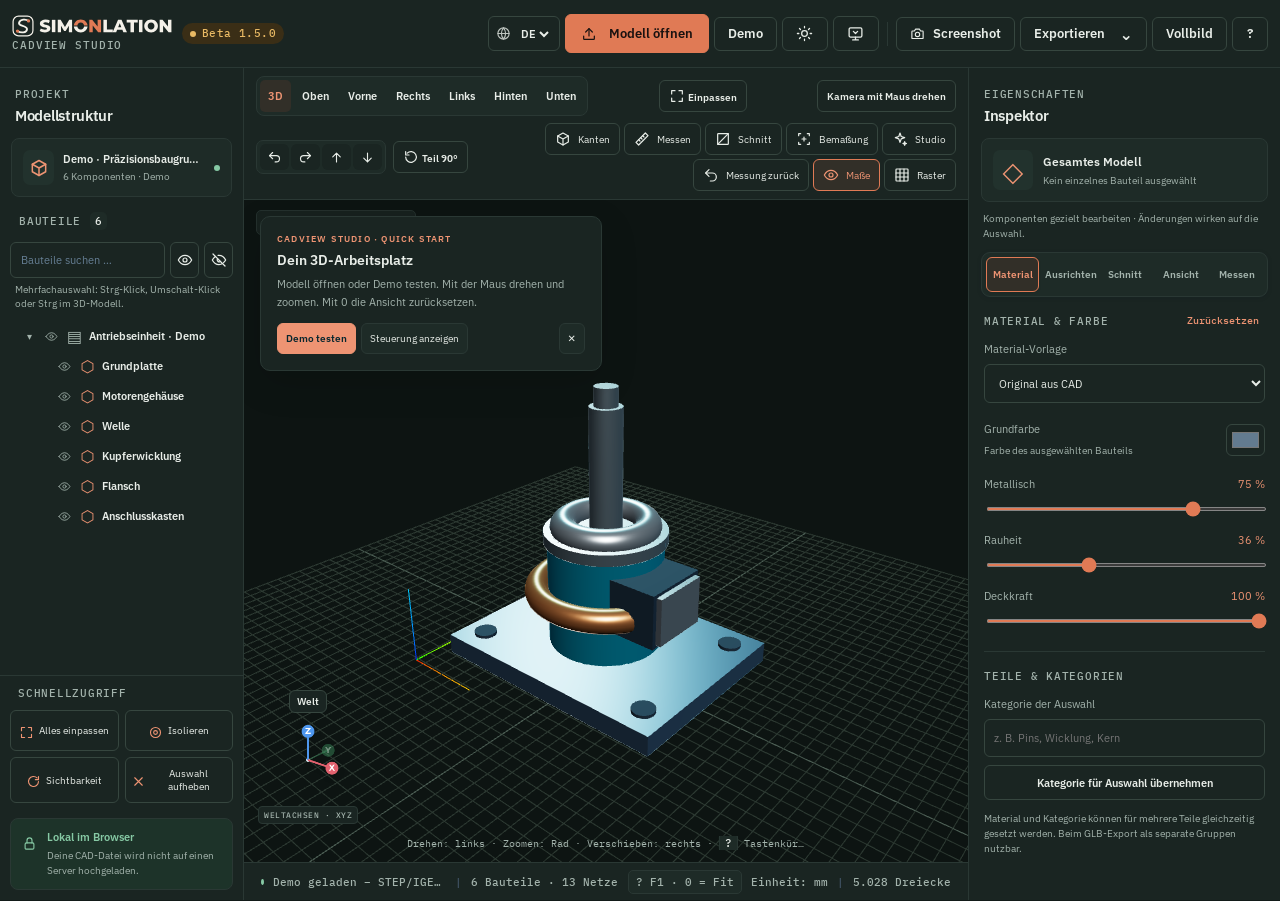
==== commit 90ea8416: "Apply the SIMONLATION Workbench design" ====
--- a/index.html
+++ b/index.html
@@ -1,15 +1,15 @@
 <!DOCTYPE html>
 
-<html lang="de">
+<html lang="de" data-theme="dark">
 <head>
 <meta charset="utf-8"/>
 <meta content="width=device-width,initial-scale=1,viewport-fit=cover" name="viewport"/>
-<meta content="#0b121e" id="appThemeColor" name="theme-color"/>
+<meta content="#121A18" id="appThemeColor" name="theme-color"/>
 <meta content="CADVIEW Studio" name="application-name"/>
 <meta content="yes" name="apple-mobile-web-app-capable"/>
 <meta content="CADVIEW" name="apple-mobile-web-app-title"/>
 <link href="./manifest.webmanifest?v=1.5.0" rel="manifest"/>
-<link href="./icons/icon-192.png" rel="icon" sizes="192x192" type="image/png"/>
+<link rel="icon" type="image/svg+xml" href="./icons/icon.svg">
 <link href="./icons/icon-192.png" rel="apple-touch-icon"/>
 <meta content="CADVIEW Studio – STEP, IGES und 3D Modelle im Browser betrachten, Materialien zuweisen, Bauteile ausblenden und exportieren." name="description"/>
 <title>CADVIEW Studio — 3D CAD Viewer</title>
@@ -17,25 +17,38 @@
 <script type="importmap">
   {"imports":{"three":"./vendor/three/build/three.module.min.js","three/addons/":"./vendor/three/examples/jsm/"}}
   </script>
-<link href="./rework.css?v=1.5.0" rel="stylesheet"/><link rel="stylesheet" href="./mobile/inspection.css?v=m2"/></head>
+<link href="./rework.css?v=1.5.0" rel="stylesheet"/><link rel="stylesheet" href="./mobile/inspection.css?v=m2"/>
+<link rel="stylesheet" href="./assets/sl/fonts.css?v=sl1">
+<link rel="stylesheet" href="./assets/sl/tokens.css?v=sl1">
+<link rel="stylesheet" href="./assets/sl/app.css?v=sl1">
+<link rel="stylesheet" href="./assets/sl/workbench.css?v=sl1">
+<link rel="stylesheet" href="./workbench.css?v=sl1">
+</head>
 <body>
 <div class="app">
-<header class="topbar">
-<div aria-label="CADVIEW Studio · SIMONLATION" class="brand"><span class="brand-mark"><svg class="ico brand-ico" viewBox="0 0 24 24" aria-hidden="true"><path d="m12 3 8 4.5v9L12 21l-8-4.5v-9z"/><path d="m4 7.5 8 4.5 8-4.5M12 12v9"/></svg></span><span class="brand-stack"><span class="brand-name">SIMON<span>LATION</span></span><span class="brand-suffix">CADVIEW STUDIO</span></span><span class="brand-badge">BETA 1.5.0</span></div>
+<header class="topbar sl-workbench-header">
+<div class="brand">
+    <a class="sl-workbench-brand" href="https://simonlation.com/launcher.html" aria-label="SIMONLATION Launcher">
+      <img class="sl-workbench-wordmark sl-workbench-wordmark--light" src="./assets/sl/brand/wordmark-light.svg" alt="">
+      <img class="sl-workbench-wordmark sl-workbench-wordmark--dark" src="./assets/sl/brand/wordmark-dark.svg" alt="">
+      <span class="sl-workbench-name">CADVIEW Studio</span>
+    </a>
+    <span class="sl-status" data-state="beta">Beta 1.5.0</span>
+  </div>
 <div class="top-actions"><label class="lang-control" title="Sprache / Language"><svg class="ico" viewBox="0 0 24 24" aria-hidden="true"><circle cx="12" cy="12" r="9"/><path d="M3 12h18M12 3a14 14 0 0 1 0 18M12 3a14 14 0 0 0 0 18"/></svg><select aria-label="Sprache / Language" id="languageSelect"><option value="de">DE</option><option value="en">EN</option></select></label>
-<button class="top-btn primary" id="openButton" type="button"><span class="b-icon"><svg class="ico" viewBox="0 0 24 24" aria-hidden="true"><path d="M12 15V4"/><path d="m7 9 5-5 5 5"/><path d="M4 15v4a1 1 0 0 0 1 1h14a1 1 0 0 0 1-1v-4"/></svg></span> Modell öffnen</button>
-<button class="top-btn" id="demoButton" title="Beispielbaugruppe anzeigen" type="button">Demo</button><button class="top-btn" id="themeButton" title="Helles Design" aria-label="Helles Design" type="button"><svg class="ico" viewBox="0 0 24 24" aria-hidden="true"><circle cx="12" cy="12" r="4"/><path d="M12 2v2M12 20v2M4.9 4.9l1.4 1.4M17.7 17.7l1.4 1.4M2 12h2M20 12h2M4.9 19.1l1.4-1.4M17.7 6.3l1.4-1.4"/></svg></button><button class="top-btn" id="installButton" title="CADVIEW als App installieren" aria-label="CADVIEW als App installieren" type="button"><svg class="ico" viewBox="0 0 24 24" aria-hidden="true"><rect x="3" y="4" width="18" height="13" rx="2"/><path d="M8 21h8M12 17v4"/><path d="m9 9 3 3 3-3"/></svg></button>
+<button class="top-btn primary sl-btn sl-btn--primary" id="openButton" type="button"><span class="b-icon"><svg class="ico" viewBox="0 0 24 24" aria-hidden="true"><path d="M12 15V4"/><path d="m7 9 5-5 5 5"/><path d="M4 15v4a1 1 0 0 0 1 1h14a1 1 0 0 0 1-1v-4"/></svg></span> Modell öffnen</button>
+<button class="top-btn sl-btn" id="demoButton" title="Beispielbaugruppe anzeigen" type="button">Demo</button><button class="top-btn sl-btn" id="themeButton" title="Helles Design" aria-label="Helles Design" type="button"><svg class="ico" viewBox="0 0 24 24" aria-hidden="true"><circle cx="12" cy="12" r="4"/><path d="M12 2v2M12 20v2M4.9 4.9l1.4 1.4M17.7 17.7l1.4 1.4M2 12h2M20 12h2M4.9 19.1l1.4-1.4M17.7 6.3l1.4-1.4"/></svg></button><button class="top-btn sl-btn" id="installButton" title="CADVIEW als App installieren" aria-label="CADVIEW als App installieren" type="button"><svg class="ico" viewBox="0 0 24 24" aria-hidden="true"><rect x="3" y="4" width="18" height="13" rx="2"/><path d="M8 21h8M12 17v4"/><path d="m9 9 3 3 3-3"/></svg></button>
 <div class="top-sep"></div>
-<button class="top-btn" id="screenshotButton" title="3D-Ansicht als PNG speichern" type="button"><svg class="ico" viewBox="0 0 24 24" aria-hidden="true"><path d="M4 8h3l2-3h6l2 3h3a1 1 0 0 1 1 1v10a1 1 0 0 1-1 1H4a1 1 0 0 1-1-1V9a1 1 0 0 1 1-1z"/><circle cx="12" cy="13.5" r="3.5"/></svg> <span class="hide-small">Screenshot</span></button>
+<button class="top-btn sl-btn" id="screenshotButton" title="3D-Ansicht als PNG speichern" type="button"><svg class="ico" viewBox="0 0 24 24" aria-hidden="true"><path d="M4 8h3l2-3h6l2 3h3a1 1 0 0 1 1 1v10a1 1 0 0 1-1 1H4a1 1 0 0 1-1-1V9a1 1 0 0 1 1-1z"/><circle cx="12" cy="13.5" r="3.5"/></svg> <span class="hide-small">Screenshot</span></button>
 <div class="dropdown-anchor">
-<button aria-expanded="false" class="top-btn export-main" id="exportButton" type="button">Exportieren <span class="tiny-caret">⌄</span></button>
+<button aria-expanded="false" class="top-btn export-main sl-btn" id="exportButton" type="button">Exportieren <span class="tiny-caret">⌄</span></button>
 <div class="export-menu hidden" id="exportMenu">
 <div class="export-select"><label for="exportGrouping">GLB-Struktur</label><select id="exportGrouping"><option value="original">Originale Baugruppe</option><option value="category">Nach Kategorien</option><option value="material">Nach Materialien</option><option value="category-material">Kategorie → Material</option></select></div><button data-export="glb"><strong>GLB</strong><span>3D-Modell mit gruppierten Materialien</span></button>
 <button data-export="stl"><strong>STL</strong><span>Geometrie für 3D-Druck</span></button>
 <button data-export="obj"><strong>OBJ</strong><span>Geometrie ohne MTL-Datei</span></button><button data-export="step"><strong>STEP (Original)</strong><span>Unveränderte CAD-Datei; Dreh-Export noch nicht verfügbar</span></button><button data-export="project"><strong>Projekt JSON</strong><span>Rotationen, Kategorien, Materialien, Maße</span></button>
 </div>
 </div>
-<button type="button" class="top-btn" id="drawerTools" aria-controls="rightSidebar" data-inspect-de="Werkzeuge" data-inspect-en="Tools">Werkzeuge</button><button type="button" id="desktopFullscreen" data-inspect-de="Vollbild" data-inspect-en="Fullscreen" class="top-btn">Vollbild</button><button class="top-btn help-link" id="helpButton" title="Hilfe und Tastenkürzel / Help and shortcuts" aria-label="Hilfe und Tastenkürzel / Help and shortcuts" type="button">?</button>
+<button type="button" class="top-btn sl-btn" id="drawerTools" aria-controls="rightSidebar" data-inspect-de="Werkzeuge" data-inspect-en="Tools">Werkzeuge</button><button type="button" id="desktopFullscreen" data-inspect-de="Vollbild" data-inspect-en="Fullscreen" class="top-btn sl-btn">Vollbild</button><button class="top-btn help-link sl-btn" id="helpButton" title="Hilfe und Tastenkürzel / Help and shortcuts" aria-label="Hilfe und Tastenkürzel / Help and shortcuts" type="button">?</button>
 </div>
 </header>
 <div class="inspection-head">
@@ -153,6 +166,6 @@
 <label class="help-option"><input checked="" id="skipOnboarding" type="checkbox"/> Diese Hilfe beim Start nicht erneut anzeigen</label>
 <div class="help-actions"><button class="panel-action primary-action" id="helpConfirm" type="button">Verstanden</button></div>
 </dialog>
-<script src="./app.js?v=m2" type="module"></script>
+<script src="./app.js?v=sl1" type="module"></script>
 <script defer src="./gui.js?v=m2"></script></body>
 </html>
--- a/assets/sl/fonts.css
+++ b/assets/sl/fonts.css
@@ -0,0 +1,19 @@
+/* SIMONLATION type: Source Serif 4, IBM Plex Sans, IBM Plex Mono (SIL OFL 1.1, self-hosted) */
+@font-face{font-family:'SL Serif';font-style:normal;font-display:swap;font-weight:200 900;src:url('fonts/source-serif-4-latin-ext-wght-normal.woff2') format('woff2');unicode-range:U+0100-02BA,U+02BD-02C5,U+02C7-02CC,U+02CE-02D7,U+02DD-02FF,U+1D00-1DBF,U+1E00-1E9F,U+1EF2-1EFF,U+2020,U+20A0-20AB,U+20AD-20C0,U+2113,U+2C60-2C7F,U+A720-A7FF}
+@font-face{font-family:'SL Serif';font-style:italic;font-display:swap;font-weight:200 900;src:url('fonts/source-serif-4-latin-ext-wght-italic.woff2') format('woff2');unicode-range:U+0100-02BA,U+02BD-02C5,U+02C7-02CC,U+02CE-02D7,U+02DD-02FF,U+1D00-1DBF,U+1E00-1E9F,U+1EF2-1EFF,U+2020,U+20A0-20AB,U+20AD-20C0,U+2113,U+2C60-2C7F,U+A720-A7FF}
+@font-face{font-family:'SL Serif';font-style:normal;font-display:swap;font-weight:200 900;src:url('fonts/source-serif-4-latin-wght-normal.woff2') format('woff2');unicode-range:U+0000-00FF,U+0131,U+0152-0153,U+02BB-02BC,U+02C6,U+02DA,U+02DC,U+0304,U+0308,U+0329,U+2000-206F,U+20AC,U+2122,U+2191,U+2193,U+2212,U+2215,U+FEFF,U+FFFD}
+@font-face{font-family:'SL Serif';font-style:italic;font-display:swap;font-weight:200 900;src:url('fonts/source-serif-4-latin-wght-italic.woff2') format('woff2');unicode-range:U+0000-00FF,U+0131,U+0152-0153,U+02BB-02BC,U+02C6,U+02DA,U+02DC,U+0304,U+0308,U+0329,U+2000-206F,U+20AC,U+2122,U+2191,U+2193,U+2212,U+2215,U+FEFF,U+FFFD}
+@font-face{font-family:'SL Sans';font-style:normal;font-display:swap;font-weight:400;src:url('fonts/ibm-plex-sans-greek-400-normal.woff2') format('woff2');unicode-range:U+0370-0377,U+037A-037F,U+0384-038A,U+038C,U+038E-03A1,U+03A3-03FF}
+@font-face{font-family:'SL Sans';font-style:normal;font-display:swap;font-weight:400;src:url('fonts/ibm-plex-sans-latin-ext-400-normal.woff2') format('woff2');unicode-range:U+0100-02BA,U+02BD-02C5,U+02C7-02CC,U+02CE-02D7,U+02DD-02FF,U+1D00-1DBF,U+1E00-1E9F,U+1EF2-1EFF,U+2020,U+20A0-20AB,U+20AD-20C0,U+2113,U+2C60-2C7F,U+A720-A7FF}
+@font-face{font-family:'SL Sans';font-style:normal;font-display:swap;font-weight:400;src:url('fonts/ibm-plex-sans-latin-400-normal.woff2') format('woff2');unicode-range:U+0000-00FF,U+0131,U+0152-0153,U+02BB-02BC,U+02C6,U+02DA,U+02DC,U+0304,U+0308,U+0329,U+2000-206F,U+20AC,U+2122,U+2191,U+2193,U+2212,U+2215,U+FEFF,U+FFFD}
+@font-face{font-family:'SL Sans';font-style:normal;font-display:swap;font-weight:500;src:url('fonts/ibm-plex-sans-greek-500-normal.woff2') format('woff2');unicode-range:U+0370-0377,U+037A-037F,U+0384-038A,U+038C,U+038E-03A1,U+03A3-03FF}
+@font-face{font-family:'SL Sans';font-style:normal;font-display:swap;font-weight:500;src:url('fonts/ibm-plex-sans-latin-ext-500-normal.woff2') format('woff2');unicode-range:U+0100-02BA,U+02BD-02C5,U+02C7-02CC,U+02CE-02D7,U+02DD-02FF,U+1D00-1DBF,U+1E00-1E9F,U+1EF2-1EFF,U+2020,U+20A0-20AB,U+20AD-20C0,U+2113,U+2C60-2C7F,U+A720-A7FF}
+@font-face{font-family:'SL Sans';font-style:normal;font-display:swap;font-weight:500;src:url('fonts/ibm-plex-sans-latin-500-normal.woff2') format('woff2');unicode-range:U+0000-00FF,U+0131,U+0152-0153,U+02BB-02BC,U+02C6,U+02DA,U+02DC,U+0304,U+0308,U+0329,U+2000-206F,U+20AC,U+2122,U+2191,U+2193,U+2212,U+2215,U+FEFF,U+FFFD}
+@font-face{font-family:'SL Sans';font-style:normal;font-display:swap;font-weight:600;src:url('fonts/ibm-plex-sans-greek-600-normal.woff2') format('woff2');unicode-range:U+0370-0377,U+037A-037F,U+0384-038A,U+038C,U+038E-03A1,U+03A3-03FF}
+@font-face{font-family:'SL Sans';font-style:normal;font-display:swap;font-weight:600;src:url('fonts/ibm-plex-sans-latin-ext-600-normal.woff2') format('woff2');unicode-range:U+0100-02BA,U+02BD-02C5,U+02C7-02CC,U+02CE-02D7,U+02DD-02FF,U+1D00-1DBF,U+1E00-1E9F,U+1EF2-1EFF,U+2020,U+20A0-20AB,U+20AD-20C0,U+2113,U+2C60-2C7F,U+A720-A7FF}
+@font-face{font-family:'SL Sans';font-style:normal;font-display:swap;font-weight:600;src:url('fonts/ibm-plex-sans-latin-600-normal.woff2') format('woff2');unicode-range:U+0000-00FF,U+0131,U+0152-0153,U+02BB-02BC,U+02C6,U+02DA,U+02DC,U+0304,U+0308,U+0329,U+2000-206F,U+20AC,U+2122,U+2191,U+2193,U+2212,U+2215,U+FEFF,U+FFFD}
+@font-face{font-family:'SL Sans';font-style:italic;font-display:swap;font-weight:400;src:url('fonts/ibm-plex-sans-latin-400-italic.woff2') format('woff2');unicode-range:U+0000-00FF,U+0131,U+0152-0153,U+02BB-02BC,U+02C6,U+02DA,U+02DC,U+0304,U+0308,U+0329,U+2000-206F,U+20AC,U+2122,U+2191,U+2193,U+2212,U+2215,U+FEFF,U+FFFD}
+@font-face{font-family:'SL Mono';font-style:normal;font-display:swap;font-weight:400;src:url('fonts/ibm-plex-mono-latin-ext-400-normal.woff2') format('woff2');unicode-range:U+0100-02BA,U+02BD-02C5,U+02C7-02CC,U+02CE-02D7,U+02DD-02FF,U+1D00-1DBF,U+1E00-1E9F,U+1EF2-1EFF,U+2020,U+20A0-20AB,U+20AD-20C0,U+2113,U+2C60-2C7F,U+A720-A7FF}
+@font-face{font-family:'SL Mono';font-style:normal;font-display:swap;font-weight:400;src:url('fonts/ibm-plex-mono-latin-400-normal.woff2') format('woff2');unicode-range:U+0000-00FF,U+0131,U+0152-0153,U+02BB-02BC,U+02C6,U+02DA,U+02DC,U+0304,U+0308,U+0329,U+2000-206F,U+20AC,U+2122,U+2191,U+2193,U+2212,U+2215,U+FEFF,U+FFFD}
+@font-face{font-family:'SL Mono';font-style:normal;font-display:swap;font-weight:500;src:url('fonts/ibm-plex-mono-latin-ext-500-normal.woff2') format('woff2');unicode-range:U+0100-02BA,U+02BD-02C5,U+02C7-02CC,U+02CE-02D7,U+02DD-02FF,U+1D00-1DBF,U+1E00-1E9F,U+1EF2-1EFF,U+2020,U+20A0-20AB,U+20AD-20C0,U+2113,U+2C60-2C7F,U+A720-A7FF}
+@font-face{font-family:'SL Mono';font-style:normal;font-display:swap;font-weight:500;src:url('fonts/ibm-plex-mono-latin-500-normal.woff2') format('woff2');unicode-range:U+0000-00FF,U+0131,U+0152-0153,U+02BB-02BC,U+02C6,U+02DA,U+02DC,U+0304,U+0308,U+0329,U+2000-206F,U+20AC,U+2122,U+2191,U+2193,U+2212,U+2215,U+FEFF,U+FFFD}
--- a/assets/sl/tokens.css
+++ b/assets/sl/tokens.css
@@ -0,0 +1,62 @@
+/* SIMONLATION design tokens · v1.0
+   One source for the website, the launcher and every tool.
+   Light "paper" theme is the default; [data-theme="dark"] is the workbench theme for tool UIs. */
+:root{
+  /* brand */
+  --sl-green:#203A34;      /* deep green: wordmark, primary buttons, dark bands */
+  --sl-green-2:#2E5248;    /* hover / secondary green */
+  --sl-terra:#BB5031;      /* terracotta: accent, lower half of the O, the N */
+  --sl-terra-text:#A3432A; /* terracotta for small text on paper (AA contrast) */
+  --sl-orange:#E07A55;     /* accent on dark surfaces */
+  --sl-sage:#DCE5DB;       /* soft green surfaces, icon tiles */
+  --sl-sage-2:#E9EEE6;
+
+  /* surfaces & text (light) */
+  --sl-bg:#F4F1E9;         /* paper */
+  --sl-bg-2:#ECE8DD;       /* recessed paper */
+  --sl-panel:#FFFEFA;      /* cards, inputs */
+  --sl-text:#24302E;       /* ink */
+  --sl-muted:#56645E;      /* secondary text */
+  --sl-faint:#7A8780;      /* captions, disabled */
+  --sl-line:#D6DACF;       /* hairlines */
+  --sl-line-2:#C4CABF;     /* stronger borders */
+  --sl-accent:var(--sl-terra);
+  --sl-accent-text:var(--sl-terra-text);
+  --sl-focus:#BB5031;
+
+  /* status (always paired with a text label, never colour alone) */
+  --sl-st-stable:#2F6B4F;  --sl-st-stable-bg:#E2EEE5;
+  --sl-st-beta:#8A5A0B;    --sl-st-beta-bg:#F6EAD2;
+  --sl-st-preview:#38597A; --sl-st-preview-bg:#E1E9F1;
+  --sl-st-proto:#6A4F78;   --sl-st-proto-bg:#ECE4F0;
+  --sl-st-dev:#56645E;     --sl-st-dev-bg:#E7E9E3;
+  --sl-ok:#2F6B4F; --sl-warn:#8A5A0B; --sl-error:#A3332A;
+
+  /* data colours for charts (validated against paper and panel) */
+  --sl-data-1:#BB5031; --sl-data-2:#2E6F8E; --sl-data-3:#5E8C3A; --sl-data-4:#8A5A9E; --sl-data-5:#B88A1B; --sl-data-6:#203A34;
+
+  /* type */
+  --sl-font-serif:'SL Serif',Georgia,'Times New Roman',serif;
+  --sl-font-sans:'SL Sans','Segoe UI',system-ui,-apple-system,Roboto,Arial,sans-serif;
+  --sl-font-mono:'SL Mono','Cascadia Code',Consolas,'SFMono-Regular',monospace;
+
+  /* shape & space */
+  --sl-radius-s:6px; --sl-radius:10px; --sl-radius-l:16px;
+  --sl-shadow:0 1px 2px rgba(32,58,52,.06),0 8px 24px -12px rgba(32,58,52,.18);
+  --sl-shadow-l:0 2px 4px rgba(32,58,52,.05),0 24px 60px -28px rgba(32,58,52,.35);
+  --sl-space-1:4px; --sl-space-2:8px; --sl-space-3:12px; --sl-space-4:16px; --sl-space-5:24px; --sl-space-6:32px; --sl-space-7:48px; --sl-space-8:72px; --sl-space-9:112px;
+  --sl-ease:cubic-bezier(.2,.7,.2,1); --sl-dur:180ms;
+  --sl-touch:44px;
+  color-scheme:light;
+}
+[data-theme="dark"]{
+  --sl-bg:#121A18; --sl-bg-2:#0D1412; --sl-panel:#1A2522; --sl-text:#E8EDE8; --sl-muted:#A3B3AC; --sl-faint:#7C8D86;
+  --sl-line:#2A3834; --sl-line-2:#36463F; --sl-sage:#22322D; --sl-sage-2:#1E2B27;
+  --sl-accent:var(--sl-orange); --sl-accent-text:#EE9473; --sl-focus:#EE9473;
+  --sl-st-stable:#86C9A4; --sl-st-stable-bg:#1D3329; --sl-st-beta:#E8B964; --sl-st-beta-bg:#3A2E16;
+  --sl-st-preview:#93B8DA; --sl-st-preview-bg:#1D2B38; --sl-st-proto:#C3A6D3; --sl-st-proto-bg:#2E2436; --sl-st-dev:#A3B3AC; --sl-st-dev-bg:#25302C;
+  --sl-ok:#86C9A4; --sl-warn:#E8B964; --sl-error:#F08C80;
+  --sl-data-1:#EE8A63; --sl-data-2:#6FB3D6; --sl-data-3:#9CCB6E; --sl-data-4:#C49BDB; --sl-data-5:#E3C05C; --sl-data-6:#D8E2DC;
+  --sl-shadow:0 1px 2px rgba(0,0,0,.3),0 8px 24px -12px rgba(0,0,0,.5);
+  color-scheme:dark;
+}
--- a/assets/sl/app.css
+++ b/assets/sl/app.css
@@ -0,0 +1,133 @@
+/* SIMONLATION app kit · v1.0
+   Shared look for all SIMONLATION tools. Requires tokens.css (+ fonts.css).
+   Usage: <html data-theme="dark"> (workbench, default for tools) or data-theme="light" (paper).
+   All classes are prefixed sl- so they can be dropped into existing apps without collisions. */
+
+.sl-app{margin:0;min-height:100vh;display:grid;grid-template-rows:auto 1fr auto;background:var(--sl-bg);color:var(--sl-text);font:400 14px/1.5 var(--sl-font-sans);-webkit-font-smoothing:antialiased}
+.sl-app *,.sl-app *::before,.sl-app *::after{box-sizing:border-box}
+.sl-app :focus-visible{outline:2px solid var(--sl-focus);outline-offset:2px;border-radius:4px}
+
+/* ---------- app bar: same structure in every tool ---------- */
+.sl-appbar{display:flex;align-items:center;gap:16px;min-height:56px;padding:0 16px;border-bottom:1px solid var(--sl-line);background:var(--sl-panel)}
+.sl-appbar__brand{display:flex;align-items:center;gap:10px;text-decoration:none;color:inherit;min-width:0}
+.sl-appbar__brand img,.sl-appbar__brand svg{width:30px;height:30px;flex:none}
+.sl-appbar__name{display:flex;flex-direction:column;line-height:1.15;min-width:0}
+.sl-appbar__name small{font:500 11px var(--sl-font-mono);letter-spacing:.12em;text-transform:uppercase;color:var(--sl-muted)}
+.sl-appbar__name b{font-weight:600;font-size:15.5px;white-space:nowrap;overflow:hidden;text-overflow:ellipsis}
+.sl-appbar__spacer{flex:1}
+.sl-appbar__actions{display:flex;align-items:center;gap:8px}
+.sl-appbar__home{display:inline-flex;align-items:center;gap:6px;padding:0 10px;min-height:34px;border-radius:var(--sl-radius-s);color:var(--sl-muted);font-size:13px;text-decoration:none}
+.sl-appbar__home:hover{color:var(--sl-text);background:var(--sl-sage-2)}
+
+/* ---------- layout ---------- */
+.sl-workspace{display:grid;grid-template-columns:280px minmax(0,1fr) 300px;min-height:0}
+.sl-workspace--two{grid-template-columns:300px minmax(0,1fr)}
+.sl-side{border-right:1px solid var(--sl-line);background:var(--sl-bg-2);overflow:auto;padding:12px}
+.sl-side--right{border-right:0;border-left:1px solid var(--sl-line)}
+.sl-canvas{min-width:0;overflow:auto;padding:16px;display:grid;gap:16px;align-content:start}
+@media (max-width:1100px){.sl-workspace{grid-template-columns:260px minmax(0,1fr)}.sl-workspace>.sl-side--right{grid-column:1/-1;border-left:0;border-top:1px solid var(--sl-line)}}
+@media (max-width:760px){.sl-workspace,.sl-workspace--two{grid-template-columns:minmax(0,1fr)}.sl-side{border-right:0;border-bottom:1px solid var(--sl-line)}}
+
+/* ---------- panels ---------- */
+.sl-panel{background:var(--sl-panel);border:1px solid var(--sl-line);border-radius:var(--sl-radius)}
+.sl-panel+.sl-panel{margin-top:12px}
+.sl-panel__head{display:flex;align-items:center;gap:10px;min-height:44px;padding:0 14px;border-bottom:1px solid var(--sl-line)}
+.sl-panel__head h2,.sl-panel__head h3{margin:0;font:600 14px/1.3 var(--sl-font-sans)}
+.sl-panel__head .sl-eyebrow{margin-right:auto}
+.sl-panel__body{padding:14px}
+.sl-eyebrow{font:500 11px/1.3 var(--sl-font-mono);letter-spacing:.12em;text-transform:uppercase;color:var(--sl-accent-text)}
+
+/* ---------- headline result (one big number per tool view) ---------- */
+.sl-result{display:flex;flex-wrap:wrap;align-items:baseline;gap:6px 14px;padding:16px 18px;border:1px solid var(--sl-line);border-left:3px solid var(--sl-accent);border-radius:var(--sl-radius);background:var(--sl-panel)}
+.sl-result__label{font:500 11px var(--sl-font-mono);letter-spacing:.1em;text-transform:uppercase;color:var(--sl-muted);flex-basis:100%}
+.sl-result__value{font:500 34px/1.1 var(--sl-font-serif);letter-spacing:-.01em}
+.sl-result__unit{font-size:16px;color:var(--sl-muted)}
+.sl-result__model{margin-left:auto;font-size:12.5px;color:var(--sl-muted)}
+
+/* ---------- key value readouts ---------- */
+.sl-kpis{display:grid;grid-template-columns:repeat(auto-fit,minmax(140px,1fr));gap:8px}
+.sl-kpi{padding:10px 12px;border:1px solid var(--sl-line);border-radius:var(--sl-radius-s);background:var(--sl-panel)}
+.sl-kpi span{display:block;font:500 11px var(--sl-font-mono);letter-spacing:.08em;text-transform:uppercase;color:var(--sl-muted)}
+.sl-kpi b{display:block;margin-top:3px;font:600 18px/1.2 var(--sl-font-sans);font-variant-numeric:tabular-nums}
+.sl-kpi small{color:var(--sl-faint);font-size:12px}
+
+/* ---------- form controls ---------- */
+.sl-field{display:grid;gap:5px;margin-bottom:12px}
+.sl-field>label,.sl-label{font-size:12.5px;font-weight:500;color:var(--sl-muted)}
+.sl-input,.sl-select,.sl-textarea{width:100%;min-height:36px;padding:0 10px;border:1px solid var(--sl-line-2);border-radius:var(--sl-radius-s);background:var(--sl-bg);color:var(--sl-text);font:400 14px var(--sl-font-sans)}
+.sl-input:focus,.sl-select:focus,.sl-textarea:focus{outline:none;border-color:var(--sl-focus);box-shadow:0 0 0 3px color-mix(in srgb,var(--sl-focus) 25%,transparent)}
+.sl-input[type="number"],.sl-num{font-family:var(--sl-font-mono);font-variant-numeric:tabular-nums;text-align:right}
+.sl-unit{display:grid;grid-template-columns:minmax(0,1fr) auto;align-items:center}
+.sl-unit .sl-input{border-radius:var(--sl-radius-s) 0 0 var(--sl-radius-s)}
+.sl-unit span{min-height:36px;display:grid;place-items:center;padding:0 9px;border:1px solid var(--sl-line-2);border-left:0;border-radius:0 var(--sl-radius-s) var(--sl-radius-s) 0;background:var(--sl-bg-2);color:var(--sl-muted);font:500 12px var(--sl-font-mono)}
+.sl-textarea{min-height:90px;padding:8px 10px;resize:vertical}
+.sl-check{display:flex;gap:8px;align-items:center;font-size:13.5px;cursor:pointer}
+.sl-check input{accent-color:var(--sl-accent);width:16px;height:16px}
+
+/* ---------- buttons ---------- */
+.sl-btn{display:inline-flex;align-items:center;justify-content:center;gap:7px;min-height:34px;padding:0 13px;border:1px solid var(--sl-line-2);border-radius:var(--sl-radius-s);background:var(--sl-panel);color:var(--sl-text);font:600 13px/1 var(--sl-font-sans);cursor:pointer;text-decoration:none;transition:background var(--sl-dur) var(--sl-ease),border-color var(--sl-dur) var(--sl-ease)}
+.sl-btn:hover{border-color:var(--sl-muted)}
+.sl-btn svg{width:15px;height:15px}
+.sl-btn--primary{background:var(--sl-green);border-color:var(--sl-green);color:#F7F5EF}
+.sl-btn--primary:hover{background:var(--sl-green-2);border-color:var(--sl-green-2)}
+[data-theme="dark"] .sl-btn--primary{background:var(--sl-orange);border-color:var(--sl-orange);color:#1A1210}
+[data-theme="dark"] .sl-btn--primary:hover{background:#EB8C69;border-color:#EB8C69}
+.sl-btn--ghost{background:transparent;border-color:transparent;color:var(--sl-muted)}
+.sl-btn--ghost:hover{background:var(--sl-sage-2);color:var(--sl-text)}
+.sl-btn--danger{color:var(--sl-error)}
+.sl-btn--icon{width:34px;padding:0}
+.sl-btn:disabled{opacity:.5;cursor:not-allowed}
+
+/* ---------- tabs & segmented control ---------- */
+.sl-tabs{display:flex;gap:2px;border-bottom:1px solid var(--sl-line);overflow-x:auto}
+.sl-tab{min-height:38px;padding:0 12px;border:0;border-bottom:2px solid transparent;background:none;color:var(--sl-muted);font:500 13.5px var(--sl-font-sans);cursor:pointer;white-space:nowrap}
+.sl-tab[aria-selected="true"]{color:var(--sl-text);border-bottom-color:var(--sl-accent)}
+.sl-seg{display:inline-flex;padding:2px;border:1px solid var(--sl-line-2);border-radius:var(--sl-radius-s);background:var(--sl-bg)}
+.sl-seg button{min-height:28px;padding:0 10px;border:0;border-radius:4px;background:none;color:var(--sl-muted);font:500 12.5px var(--sl-font-sans);cursor:pointer}
+.sl-seg button[aria-pressed="true"]{background:var(--sl-panel);color:var(--sl-text);box-shadow:var(--sl-shadow)}
+
+/* ---------- status badge (same labels as the website) ---------- */
+.sl-status{display:inline-flex;align-items:center;gap:6px;padding:2px 8px;border-radius:999px;font:500 11px/1.5 var(--sl-font-mono);letter-spacing:.04em;color:var(--st,var(--sl-st-dev));background:var(--st-bg,var(--sl-st-dev-bg));white-space:nowrap}
+.sl-status::before{content:"";width:6px;height:6px;border-radius:50%;background:currentColor}
+.sl-status[data-state="live"]{--st:var(--sl-st-stable);--st-bg:var(--sl-st-stable-bg)}
+.sl-status[data-state="beta"]{--st:var(--sl-st-beta);--st-bg:var(--sl-st-beta-bg)}
+.sl-status[data-state="preview"]{--st:var(--sl-st-preview);--st-bg:var(--sl-st-preview-bg)}
+.sl-status[data-state="prototype"]{--st:var(--sl-st-proto);--st-bg:var(--sl-st-proto-bg)}
+
+/* ---------- notes: model info, warnings, errors ---------- */
+.sl-note{display:grid;grid-template-columns:auto 1fr;gap:10px;padding:10px 12px;border:1px solid var(--sl-line);border-left:3px solid var(--nt,var(--sl-muted));border-radius:var(--sl-radius-s);background:var(--sl-panel);font-size:13px}
+.sl-note b{display:block;margin-bottom:2px}
+.sl-note--info{--nt:var(--sl-st-preview)}
+.sl-note--ok{--nt:var(--sl-ok)}
+.sl-note--warn{--nt:var(--sl-warn)}
+.sl-note--error{--nt:var(--sl-error)}
+.sl-note::before{content:"i";display:grid;place-items:center;width:18px;height:18px;border-radius:50%;background:var(--nt,var(--sl-muted));color:var(--sl-panel);font:700 11px var(--sl-font-mono)}
+.sl-note--warn::before{content:"!"}.sl-note--error::before{content:"×"}.sl-note--ok::before{content:"✓"}
+
+/* ---------- tables ---------- */
+.sl-table{width:100%;border-collapse:collapse;font-size:13px}
+.sl-table th{position:sticky;top:0;text-align:left;padding:7px 10px;font:500 11px var(--sl-font-mono);letter-spacing:.08em;text-transform:uppercase;color:var(--sl-muted);background:var(--sl-bg-2);border-bottom:1px solid var(--sl-line)}
+.sl-table td{padding:7px 10px;border-bottom:1px solid var(--sl-line)}
+.sl-table td.num{font-family:var(--sl-font-mono);text-align:right;font-variant-numeric:tabular-nums}
+.sl-table tr[aria-selected="true"] td{background:color-mix(in srgb,var(--sl-accent) 12%,transparent)}
+
+/* ---------- plots ---------- */
+.sl-plot{position:relative;min-height:260px;border:1px solid var(--sl-line);border-radius:var(--sl-radius);background:var(--sl-panel);padding:10px}
+.sl-plot__demo{position:absolute;top:10px;right:12px;font:500 11px var(--sl-font-mono);letter-spacing:.08em;text-transform:uppercase;color:var(--sl-warn)}
+
+/* ---------- status bar ---------- */
+.sl-statusbar{display:flex;flex-wrap:wrap;gap:4px 18px;align-items:center;min-height:30px;padding:0 14px;border-top:1px solid var(--sl-line);background:var(--sl-panel);font:500 11.5px var(--sl-font-mono);color:var(--sl-muted)}
+.sl-statusbar .sl-dot{display:inline-block;width:7px;height:7px;border-radius:50%;background:var(--sl-ok);margin-right:6px}
+.sl-statusbar .sl-right{margin-left:auto}
+
+/* ---------- scrollbars ---------- */
+.sl-app *{scrollbar-width:thin;scrollbar-color:var(--sl-line-2) transparent}
+
+@media (prefers-reduced-motion:reduce){.sl-app *{transition:none!important;animation:none!important}}
+@media (max-width:760px){
+  .sl-appbar{flex-wrap:wrap;gap:8px 12px;padding:8px 12px}
+  .sl-appbar__spacer{display:none}
+  .sl-appbar__actions{flex-basis:100%;flex-wrap:wrap}
+  .sl-canvas{padding:12px}
+  .sl-result__model{margin-left:0;flex-basis:100%}
+}
--- a/assets/sl/workbench.css
+++ b/assets/sl/workbench.css
@@ -0,0 +1,85 @@
+/* SIMONLATION workbench header and controls for existing applications. */
+:root[data-theme] {
+  font-family: var(--sl-font-sans);
+  color: var(--sl-text);
+  background: var(--sl-bg);
+}
+
+.sl-workbench-brand {
+  display: grid;
+  gap: 2px;
+  width: max-content;
+  color: inherit;
+  text-decoration: none;
+}
+
+.sl-workbench-wordmark {
+  display: block;
+  width: auto;
+  height: 22px;
+}
+
+.sl-workbench-wordmark--dark,
+[data-theme="dark"] .sl-workbench-wordmark--light { display: none; }
+[data-theme="dark"] .sl-workbench-wordmark--dark { display: block; }
+
+.sl-workbench-name {
+  color: var(--sl-muted);
+  font: 500 11px/1.2 var(--sl-font-mono);
+  letter-spacing: .08em;
+  text-transform: uppercase;
+}
+
+:root[data-theme] .sl-workbench-header {
+  background: var(--sl-panel);
+  border-color: var(--sl-line);
+}
+
+:root[data-theme] .sl-workbench-header .sl-btn {
+  color: var(--sl-text);
+  background: var(--sl-panel);
+  border-color: var(--sl-line-2);
+  border-radius: var(--sl-radius-s);
+}
+
+:root[data-theme] .sl-workbench-header .sl-btn:hover:not(:disabled) {
+  background: var(--sl-sage-2);
+  border-color: var(--sl-muted);
+}
+
+:root[data-theme] .sl-workbench-header .sl-btn.sl-btn--primary {
+  color: var(--sl-primary-text);
+  background: var(--sl-primary);
+  border-color: var(--sl-primary);
+}
+
+:root[data-theme] .sl-workbench-header .sl-btn.sl-btn--primary:hover:not(:disabled) {
+  background: var(--sl-primary-hover);
+  border-color: var(--sl-primary-hover);
+}
+
+:root {
+  --sl-primary: var(--sl-green);
+  --sl-primary-hover: var(--sl-green-2);
+  --sl-primary-text: #f7f5ef;
+  --sl-selection: color-mix(in srgb, var(--sl-accent) 12%, var(--sl-panel));
+}
+
+:root[data-theme="dark"] {
+  --sl-primary: var(--sl-orange);
+  --sl-primary-hover: #eb8c69;
+  --sl-primary-text: #1a1210;
+}
+
+:root[data-theme] :is(a, button, input, select, textarea):focus-visible {
+  outline: 2px solid var(--sl-focus);
+  outline-offset: 2px;
+}
+
+@media (max-width: 670px) {
+  .sl-workbench-header .sl-status { display: none; }
+}
+
+@media (prefers-reduced-motion: reduce) {
+  :is(button, input, select, .sidebar) { transition-duration: 0s !important; }
+}
--- a/workbench.css
+++ b/workbench.css
@@ -0,0 +1,137 @@
+/* CADVIEW surfaces use the workbench palette in desktop and inspection mode. */
+:root[data-theme] {
+  --bg: var(--sl-bg);
+  --panel: var(--sl-panel);
+  --panel2: var(--sl-sage-2);
+  --line: var(--sl-line);
+  --text: var(--sl-text);
+  --muted: var(--sl-muted);
+  --cyan: var(--sl-accent-text);
+  --cyan-deep: var(--sl-selection);
+  --soft: var(--sl-sage-2);
+  --cad-accent: var(--sl-accent-text);
+  --cad-canvas: var(--sl-bg-2);
+  --inspect-surface: var(--sl-panel);
+  --inspect-chrome: var(--sl-bg);
+  --inspect-text: var(--sl-text);
+  --inspect-accent: var(--sl-accent-text);
+  --inspect-line: var(--sl-line-2);
+}
+
+:root[data-theme] :is(.viewport-shell, .canvas-area) { background: var(--cad-canvas); }
+
+:root[data-theme] :is(.viewport-toolbar, .viewport-bottom, .mobile-bottom-bar,
+  .export-menu, .help-dialog, .welcome-tips, .inspection-head) {
+  background: var(--sl-panel);
+  color: var(--sl-text);
+  border-color: var(--sl-line);
+}
+
+:root[data-theme] .viewport-bottom {
+  color: var(--sl-muted);
+  font: 500 11px var(--sl-font-mono);
+}
+
+:root[data-theme] :is(.file-card, .inspector-head, .view-toggle, .inspector-tabs,
+  .dimensions > div, .count-pill, .unit-tag) {
+  background: var(--sl-sage-2);
+  border-color: var(--sl-line);
+  color: var(--sl-text);
+}
+
+:root[data-theme] :is(.file-icon, .mini-preview) {
+  background: var(--sl-sage);
+  color: var(--sl-accent-text);
+}
+
+:root[data-theme] :is(.eyebrow, .section-top, .panel-label-row) {
+  color: var(--sl-muted);
+  font: 500 11px var(--sl-font-mono);
+  letter-spacing: .07em;
+}
+
+:root[data-theme] :is(.file-text span, .inspector-head div span, .field-label,
+  .small-sub, .dimension-note, .range-row, .control-item span, .dimensions span,
+  .tree-arrow, .tree-eye, .tree-symbol, .export-menu span, .axis-title,
+  .viewport-hint, .input-feedback) { color: var(--sl-muted); }
+
+:root[data-theme] :is(.dimensions strong, .control-item strong, .export-menu button,
+  .view-toggle button) { color: var(--sl-text); }
+
+:root[data-theme] :is(.viewport-reset, .toolbar-btn, .quick-grid button, .panel-action,
+  .tree-tools button, .tree-tools input, .right-scroll select, .right-scroll input,
+  .export-select select, .camera-tools button, .lang-control, .icon-button, .axis-mode) {
+  background: var(--sl-panel);
+  color: var(--sl-text);
+  border-color: var(--sl-line-2);
+  border-radius: var(--sl-radius-s);
+}
+
+:root[data-theme] :is(.tree-node, .export-menu button, .viewport-reset, .toolbar-btn,
+  .quick-grid button, .panel-action, .inspector-tab):hover {
+  background: var(--sl-sage-2);
+}
+
+:root[data-theme] :is(.tree-node.selected, .view-toggle button.active, .toolbar-btn.active,
+  .inspector-tab.active, .part-hud [aria-expanded="true"]) {
+  background: var(--sl-selection);
+  color: var(--sl-accent-text);
+  border-color: var(--sl-accent);
+}
+
+:root[data-theme] :is(.viewport-shell, .app) .primary-action,
+:root[data-theme] #emptyOpen {
+  background: var(--sl-primary);
+  border-color: var(--sl-primary);
+  color: var(--sl-primary-text);
+}
+
+:root[data-theme] :is(.panel-divider, .top-sep) { background: var(--sl-line); }
+:root[data-theme] :is(.quick-grid button span, .text-button, .range-row output,
+  .control-item output, .tree-symbol.mesh) { color: var(--sl-accent-text); }
+:root[data-theme] input[type="range"] { accent-color: var(--sl-accent); }
+:root[data-theme] .switch input:checked + span { background: var(--sl-accent); }
+:root[data-theme] .switch input:focus-visible + span { outline: 2px solid var(--sl-focus); outline-offset: 2px; }
+
+:root[data-theme] .privacy-note {
+  color: var(--sl-ok);
+  background: var(--sl-st-stable-bg);
+  border-color: var(--sl-line);
+}
+
+:root[data-theme] .privacy-note div span { color: var(--sl-muted); }
+:root[data-theme] :is(.online-indicator, .status-dot) { background: var(--sl-ok); }
+
+:root[data-theme] :is(.loading-overlay, .empty-overlay, .drop-overlay) {
+  background: color-mix(in srgb, var(--sl-bg) 95%, transparent);
+  color: var(--sl-text);
+}
+
+:root[data-theme] :is(.loading-overlay p, .empty-overlay p, .drop-inner p) { color: var(--sl-muted); }
+:root[data-theme] :is(.measure-label, .toast, .empty-glyph) {
+  color: var(--sl-text);
+  background: var(--sl-panel);
+  border-color: var(--sl-line-2);
+}
+
+:root[data-theme] .toast.error { color: var(--sl-error); }
+:root[data-theme] .loader { border-color: var(--sl-line); border-top-color: var(--sl-accent); }
+:root[data-theme] .inspection,
+:root[data-theme] .inspection :is(.mobile-bottom-bar button, .inspection-head button, .inspection-actions button) {
+  font-family: var(--sl-font-sans);
+}
+
+@media (max-width: 400px) {
+  .inspection .sl-workbench-header .brand { flex-shrink: 0; }
+}
+
+:root[data-theme] .inspection .sidebar { border-color: var(--sl-line-2); }
+
+:root[data-theme] :is(.viewport-hint, .input-feedback, .axis-title) {
+  font-family: var(--sl-font-mono);
+}
+
+@media (max-width: 1160px) {
+  .sl-workbench-header .sl-status { display: none; }
+  .sl-workbench-header .brand { min-width: 0; }
+}
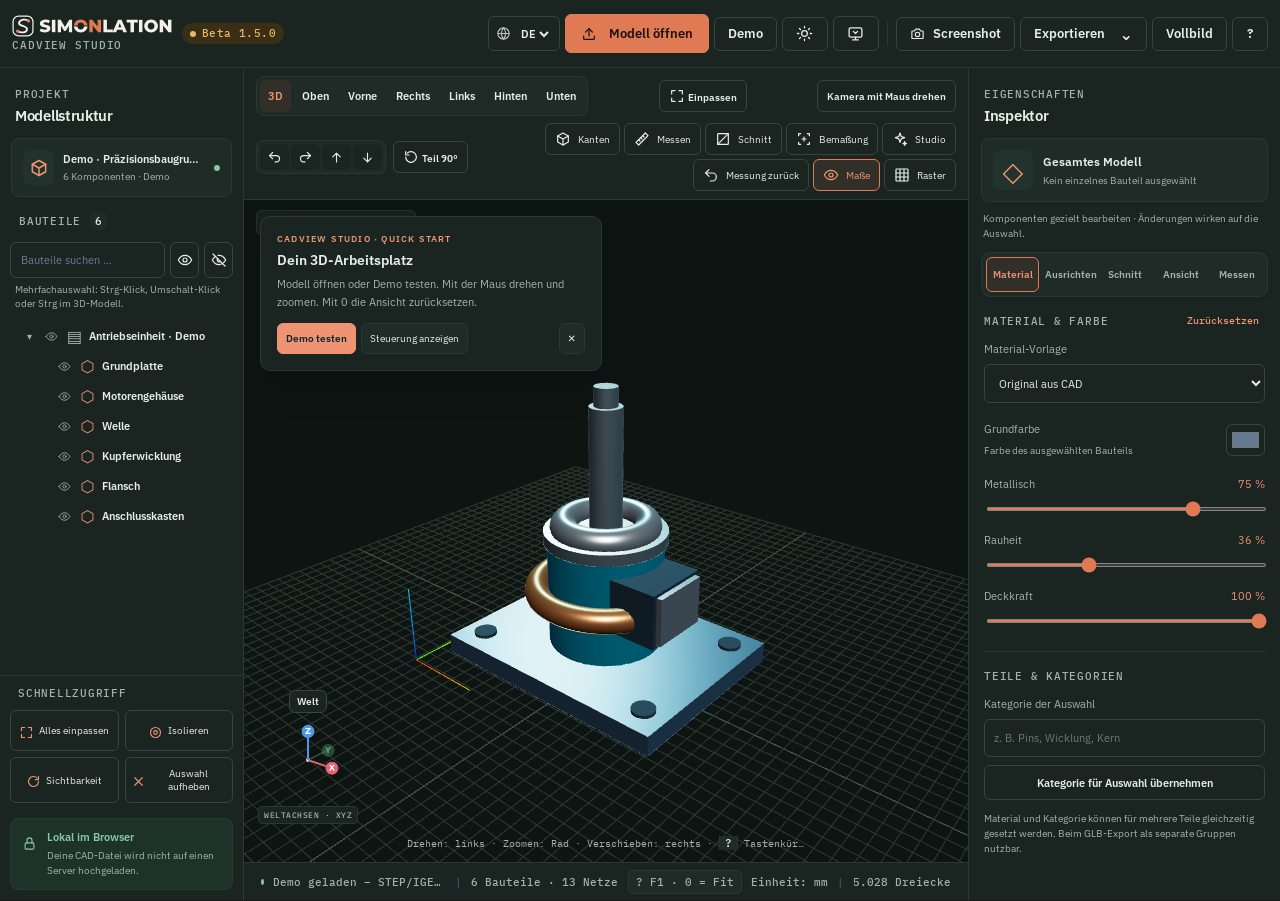
==== commit a752d19a: "Refine coarse STEP tessellation for compact CAD models" ====
--- a/index.html
+++ b/index.html
@@ -166,6 +166,6 @@
 <label class="help-option"><input checked="" id="skipOnboarding" type="checkbox"/> Diese Hilfe beim Start nicht erneut anzeigen</label>
 <div class="help-actions"><button class="panel-action primary-action" id="helpConfirm" type="button">Verstanden</button></div>
 </dialog>
-<script src="./app.js?v=sl1" type="module"></script>
+<script src="./app.js?v=step-detail1" type="module"></script>
 <script defer src="./gui.js?v=m2"></script></body>
 </html>
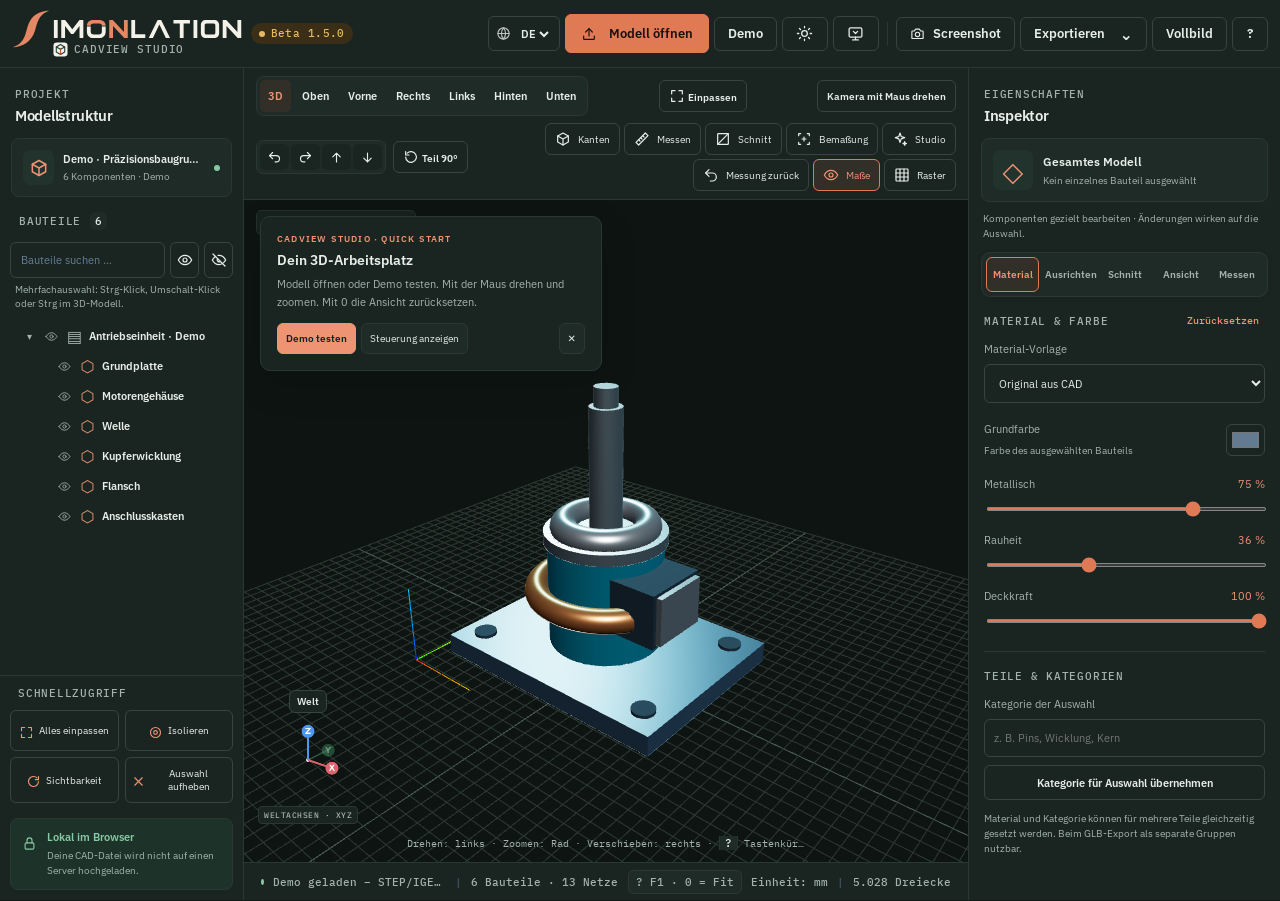
==== commit f51264a0: "Logo 3.0 und Werkzeug-Symbol in der Kopfzeile Neue SIMONLATION-Wortmarke, Lockup (Wortmarke + Werkze" ====
--- a/index.html
+++ b/index.html
@@ -18,11 +18,11 @@
   {"imports":{"three":"./vendor/three/build/three.module.min.js","three/addons/":"./vendor/three/examples/jsm/"}}
   </script>
 <link href="./rework.css?v=1.5.0" rel="stylesheet"/><link rel="stylesheet" href="./mobile/inspection.css?v=m2"/>
-<link rel="stylesheet" href="./assets/sl/fonts.css?v=sl1">
-<link rel="stylesheet" href="./assets/sl/tokens.css?v=sl1">
-<link rel="stylesheet" href="./assets/sl/app.css?v=sl1">
-<link rel="stylesheet" href="./assets/sl/workbench.css?v=sl1">
-<link rel="stylesheet" href="./workbench.css?v=sl1">
+<link rel="stylesheet" href="./assets/sl/fonts.css?v=sl2">
+<link rel="stylesheet" href="./assets/sl/tokens.css?v=sl2">
+<link rel="stylesheet" href="./assets/sl/app.css?v=sl2">
+<link rel="stylesheet" href="./assets/sl/workbench.css?v=sl2">
+<link rel="stylesheet" href="./workbench.css?v=sl2">
 </head>
 <body>
 <div class="app">
@@ -31,7 +31,7 @@
     <a class="sl-workbench-brand" href="https://simonlation.com/launcher.html" aria-label="SIMONLATION Launcher">
       <img class="sl-workbench-wordmark sl-workbench-wordmark--light" src="./assets/sl/brand/wordmark-light.svg" alt="">
       <img class="sl-workbench-wordmark sl-workbench-wordmark--dark" src="./assets/sl/brand/wordmark-dark.svg" alt="">
-      <span class="sl-workbench-name">CADVIEW Studio</span>
+      <span class="sl-workbench-name"><svg xmlns="http://www.w3.org/2000/svg" viewBox="0 0 64 64" class="sl-workbench-tool-icon sl-workbench-tool-icon--light" aria-hidden="true" focusable="false"><rect x="2" y="2" width="60" height="60" rx="14" fill="#203A34"/><path fill="none" stroke="#F3F1E8" stroke-width="4.5" stroke-linecap="round" stroke-linejoin="round" d="M32 11 50 21V43L32 53 14 43V21Z"/><path fill="none" stroke="#F3F1E8" stroke-width="4.5" stroke-linecap="round" stroke-linejoin="round" d="M14 21 32 31 50 21"/><path fill="none" stroke="#BB5031" stroke-width="4.5" stroke-linecap="round" stroke-linejoin="round" d="M32 31V53"/></svg><svg xmlns="http://www.w3.org/2000/svg" viewBox="0 0 64 64" class="sl-workbench-tool-icon sl-workbench-tool-icon--dark" aria-hidden="true" focusable="false"><rect x="2" y="2" width="60" height="60" rx="14" fill="#F3F1E8"/><path fill="none" stroke="#203A34" stroke-width="4.5" stroke-linecap="round" stroke-linejoin="round" d="M32 11 50 21V43L32 53 14 43V21Z"/><path fill="none" stroke="#203A34" stroke-width="4.5" stroke-linecap="round" stroke-linejoin="round" d="M14 21 32 31 50 21"/><path fill="none" stroke="#BB5031" stroke-width="4.5" stroke-linecap="round" stroke-linejoin="round" d="M32 31V53"/></svg><span>CADVIEW Studio</span></span>
     </a>
     <span class="sl-status" data-state="beta">Beta 1.5.0</span>
   </div>
--- a/assets/sl/workbench.css
+++ b/assets/sl/workbench.css
@@ -16,14 +16,25 @@
 .sl-workbench-wordmark {
   display: block;
   width: auto;
-  height: 22px;
+  height: 38px;
 }
 
 .sl-workbench-wordmark--dark,
 [data-theme="dark"] .sl-workbench-wordmark--light { display: none; }
 [data-theme="dark"] .sl-workbench-wordmark--dark { display: block; }
 
+/* Werkzeug-Symbol vor dem Namen, hell/dunkel wie die Wortmarke */
+.sl-workbench-tool-icon { width: 15px; height: 15px; flex: none; }
+.sl-workbench-tool-icon--dark,
+[data-theme="dark"] .sl-workbench-tool-icon--light { display: none; }
+[data-theme="dark"] .sl-workbench-tool-icon--dark { display: block; }
+
 .sl-workbench-name {
+  /* unter den Buchstaben, ab dem I: 38 px Logohöhe * 162/150 */
+  margin: -8px 0 0 41px;
+  display: flex;
+  align-items: center;
+  gap: 6px;
   color: var(--sl-muted);
   font: 500 11px/1.2 var(--sl-font-mono);
   letter-spacing: .08em;
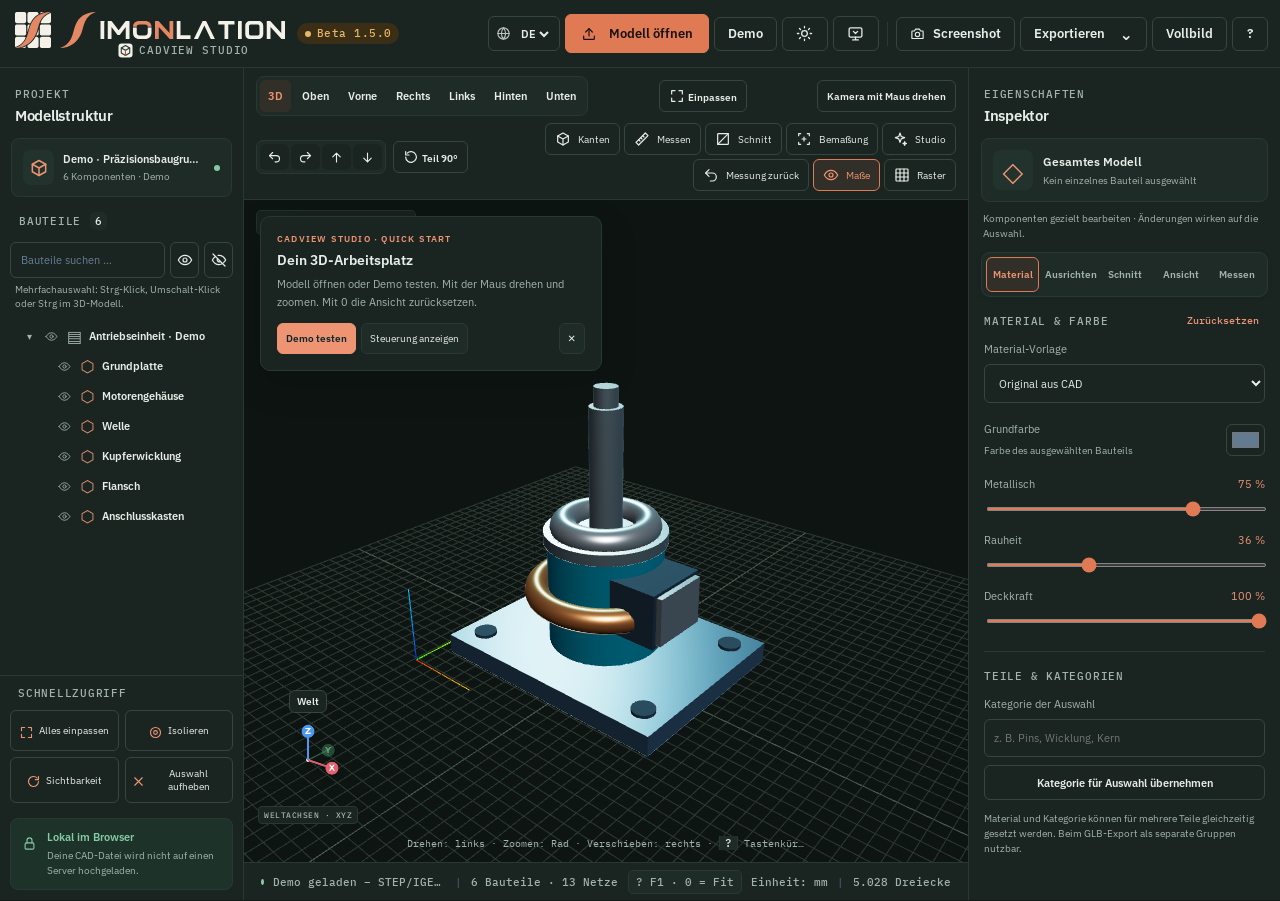
==== commit c77d02cb: "Logo mit Raster-Symbol in der Kopfzeile Statt nur der Wortmarke steht jetzt das große Logo (Raster-S" ====
--- a/index.html
+++ b/index.html
@@ -18,19 +18,19 @@
   {"imports":{"three":"./vendor/three/build/three.module.min.js","three/addons/":"./vendor/three/examples/jsm/"}}
   </script>
 <link href="./rework.css?v=1.5.0" rel="stylesheet"/><link rel="stylesheet" href="./mobile/inspection.css?v=m2"/>
-<link rel="stylesheet" href="./assets/sl/fonts.css?v=sl2">
-<link rel="stylesheet" href="./assets/sl/tokens.css?v=sl2">
-<link rel="stylesheet" href="./assets/sl/app.css?v=sl2">
-<link rel="stylesheet" href="./assets/sl/workbench.css?v=sl2">
-<link rel="stylesheet" href="./workbench.css?v=sl2">
+<link rel="stylesheet" href="./assets/sl/fonts.css?v=sl3">
+<link rel="stylesheet" href="./assets/sl/tokens.css?v=sl3">
+<link rel="stylesheet" href="./assets/sl/app.css?v=sl3">
+<link rel="stylesheet" href="./assets/sl/workbench.css?v=sl3">
+<link rel="stylesheet" href="./workbench.css?v=sl3">
 </head>
 <body>
 <div class="app">
 <header class="topbar sl-workbench-header">
 <div class="brand">
     <a class="sl-workbench-brand" href="https://simonlation.com/launcher.html" aria-label="SIMONLATION Launcher">
-      <img class="sl-workbench-wordmark sl-workbench-wordmark--light" src="./assets/sl/brand/wordmark-light.svg" alt="">
-      <img class="sl-workbench-wordmark sl-workbench-wordmark--dark" src="./assets/sl/brand/wordmark-dark.svg" alt="">
+      <img class="sl-workbench-wordmark sl-workbench-wordmark--light" src="./assets/sl/brand/logo-light.svg" alt="">
+      <img class="sl-workbench-wordmark sl-workbench-wordmark--dark" src="./assets/sl/brand/logo-dark.svg" alt="">
       <span class="sl-workbench-name"><svg xmlns="http://www.w3.org/2000/svg" viewBox="0 0 64 64" class="sl-workbench-tool-icon sl-workbench-tool-icon--light" aria-hidden="true" focusable="false"><rect x="2" y="2" width="60" height="60" rx="14" fill="#203A34"/><path fill="none" stroke="#F3F1E8" stroke-width="4.5" stroke-linecap="round" stroke-linejoin="round" d="M32 11 50 21V43L32 53 14 43V21Z"/><path fill="none" stroke="#F3F1E8" stroke-width="4.5" stroke-linecap="round" stroke-linejoin="round" d="M14 21 32 31 50 21"/><path fill="none" stroke="#BB5031" stroke-width="4.5" stroke-linecap="round" stroke-linejoin="round" d="M32 31V53"/></svg><svg xmlns="http://www.w3.org/2000/svg" viewBox="0 0 64 64" class="sl-workbench-tool-icon sl-workbench-tool-icon--dark" aria-hidden="true" focusable="false"><rect x="2" y="2" width="60" height="60" rx="14" fill="#F3F1E8"/><path fill="none" stroke="#203A34" stroke-width="4.5" stroke-linecap="round" stroke-linejoin="round" d="M32 11 50 21V43L32 53 14 43V21Z"/><path fill="none" stroke="#203A34" stroke-width="4.5" stroke-linecap="round" stroke-linejoin="round" d="M14 21 32 31 50 21"/><path fill="none" stroke="#BB5031" stroke-width="4.5" stroke-linecap="round" stroke-linejoin="round" d="M32 31V53"/></svg><span>CADVIEW Studio</span></span>
     </a>
     <span class="sl-status" data-state="beta">Beta 1.5.0</span>
--- a/assets/sl/workbench.css
+++ b/assets/sl/workbench.css
@@ -16,7 +16,7 @@
 .sl-workbench-wordmark {
   display: block;
   width: auto;
-  height: 38px;
+  height: 42px;
 }
 
 .sl-workbench-wordmark--dark,
@@ -30,8 +30,8 @@
 [data-theme="dark"] .sl-workbench-tool-icon--dark { display: block; }
 
 .sl-workbench-name {
-  /* unter den Buchstaben, ab dem I: 38 px Logohöhe * 162/150 */
-  margin: -8px 0 0 41px;
+  /* unter den Buchstaben, ab dem I: 42 px Logohöhe * 425/168 */
+  margin: -10px 0 0 106px;
   display: flex;
   align-items: center;
   gap: 6px;
@@ -94,3 +94,8 @@
 @media (prefers-reduced-motion: reduce) {
   :is(button, input, select, .sidebar) { transition-duration: 0s !important; }
 }
+
+@media (max-width: 640px) {
+  .sl-workbench-wordmark { height: 30px; }
+  .sl-workbench-name { margin: -7px 0 0 76px; }
+}
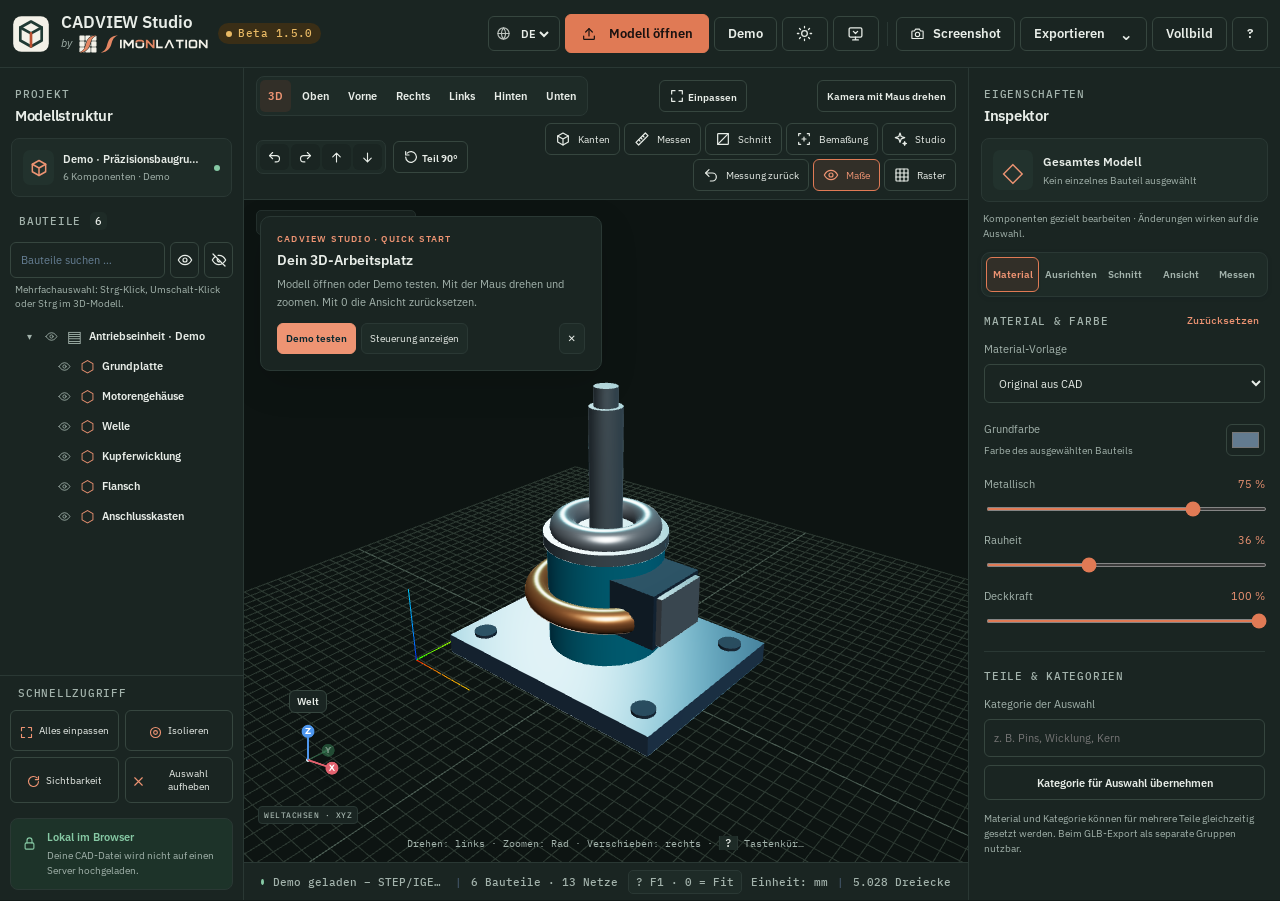
==== commit fc354576: "App-Kopfzeile: Werkzeugname groß, darunter "by" + kleines SIMONLATION-Logo Werkzeug-Symbol und Name " ====
--- a/index.html
+++ b/index.html
@@ -18,20 +18,20 @@
   {"imports":{"three":"./vendor/three/build/three.module.min.js","three/addons/":"./vendor/three/examples/jsm/"}}
   </script>
 <link href="./rework.css?v=1.5.0" rel="stylesheet"/><link rel="stylesheet" href="./mobile/inspection.css?v=m2"/>
-<link rel="stylesheet" href="./assets/sl/fonts.css?v=sl3">
-<link rel="stylesheet" href="./assets/sl/tokens.css?v=sl3">
-<link rel="stylesheet" href="./assets/sl/app.css?v=sl3">
-<link rel="stylesheet" href="./assets/sl/workbench.css?v=sl3">
-<link rel="stylesheet" href="./workbench.css?v=sl3">
+<link rel="stylesheet" href="./assets/sl/fonts.css?v=sl4">
+<link rel="stylesheet" href="./assets/sl/tokens.css?v=sl4">
+<link rel="stylesheet" href="./assets/sl/app.css?v=sl4">
+<link rel="stylesheet" href="./assets/sl/workbench.css?v=sl4">
+<link rel="stylesheet" href="./workbench.css?v=sl4">
 </head>
 <body>
 <div class="app">
 <header class="topbar sl-workbench-header">
 <div class="brand">
     <a class="sl-workbench-brand" href="https://simonlation.com/launcher.html" aria-label="SIMONLATION Launcher">
-      <img class="sl-workbench-wordmark sl-workbench-wordmark--light" src="./assets/sl/brand/logo-light.svg" alt="">
-      <img class="sl-workbench-wordmark sl-workbench-wordmark--dark" src="./assets/sl/brand/logo-dark.svg" alt="">
-      <span class="sl-workbench-name"><svg xmlns="http://www.w3.org/2000/svg" viewBox="0 0 64 64" class="sl-workbench-tool-icon sl-workbench-tool-icon--light" aria-hidden="true" focusable="false"><rect x="2" y="2" width="60" height="60" rx="14" fill="#203A34"/><path fill="none" stroke="#F3F1E8" stroke-width="4.5" stroke-linecap="round" stroke-linejoin="round" d="M32 11 50 21V43L32 53 14 43V21Z"/><path fill="none" stroke="#F3F1E8" stroke-width="4.5" stroke-linecap="round" stroke-linejoin="round" d="M14 21 32 31 50 21"/><path fill="none" stroke="#BB5031" stroke-width="4.5" stroke-linecap="round" stroke-linejoin="round" d="M32 31V53"/></svg><svg xmlns="http://www.w3.org/2000/svg" viewBox="0 0 64 64" class="sl-workbench-tool-icon sl-workbench-tool-icon--dark" aria-hidden="true" focusable="false"><rect x="2" y="2" width="60" height="60" rx="14" fill="#F3F1E8"/><path fill="none" stroke="#203A34" stroke-width="4.5" stroke-linecap="round" stroke-linejoin="round" d="M32 11 50 21V43L32 53 14 43V21Z"/><path fill="none" stroke="#203A34" stroke-width="4.5" stroke-linecap="round" stroke-linejoin="round" d="M14 21 32 31 50 21"/><path fill="none" stroke="#BB5031" stroke-width="4.5" stroke-linecap="round" stroke-linejoin="round" d="M32 31V53"/></svg><span>CADVIEW Studio</span></span>
+      <svg xmlns="http://www.w3.org/2000/svg" viewBox="0 0 64 64" class="sl-workbench-tool-icon sl-workbench-tool-icon--light" aria-hidden="true" focusable="false"><rect x="2" y="2" width="60" height="60" rx="14" fill="#203A34"/><path fill="none" stroke="#F3F1E8" stroke-width="4.5" stroke-linecap="round" stroke-linejoin="round" d="M32 11 50 21V43L32 53 14 43V21Z"/><path fill="none" stroke="#F3F1E8" stroke-width="4.5" stroke-linecap="round" stroke-linejoin="round" d="M14 21 32 31 50 21"/><path fill="none" stroke="#BB5031" stroke-width="4.5" stroke-linecap="round" stroke-linejoin="round" d="M32 31V53"/></svg><svg xmlns="http://www.w3.org/2000/svg" viewBox="0 0 64 64" class="sl-workbench-tool-icon sl-workbench-tool-icon--dark" aria-hidden="true" focusable="false"><rect x="2" y="2" width="60" height="60" rx="14" fill="#F3F1E8"/><path fill="none" stroke="#203A34" stroke-width="4.5" stroke-linecap="round" stroke-linejoin="round" d="M32 11 50 21V43L32 53 14 43V21Z"/><path fill="none" stroke="#203A34" stroke-width="4.5" stroke-linecap="round" stroke-linejoin="round" d="M14 21 32 31 50 21"/><path fill="none" stroke="#BB5031" stroke-width="4.5" stroke-linecap="round" stroke-linejoin="round" d="M32 31V53"/></svg>
+      <span class="sl-workbench-name">CADVIEW Studio</span>
+      <span class="sl-workbench-by"><em>by</em><img class="sl-workbench-wordmark sl-workbench-wordmark--light" src="./assets/sl/brand/logo-light.svg" alt=""><img class="sl-workbench-wordmark sl-workbench-wordmark--dark" src="./assets/sl/brand/logo-dark.svg" alt=""></span>
     </a>
     <span class="sl-status" data-state="beta">Beta 1.5.0</span>
   </div>
--- a/assets/sl/workbench.css
+++ b/assets/sl/workbench.css
@@ -7,39 +7,42 @@
 
 .sl-workbench-brand {
   display: grid;
-  gap: 2px;
+  grid-template-columns: auto auto;
+  grid-template-rows: auto auto;
+  column-gap: 11px;
+  row-gap: 2px;
+  align-items: center;
   width: max-content;
   color: inherit;
   text-decoration: none;
 }
 
-.sl-workbench-wordmark {
-  display: block;
-  width: auto;
-  height: 42px;
-}
-
-.sl-workbench-wordmark--dark,
-[data-theme="dark"] .sl-workbench-wordmark--light { display: none; }
-[data-theme="dark"] .sl-workbench-wordmark--dark { display: block; }
-
-/* Werkzeug-Symbol vor dem Namen, hell/dunkel wie die Wortmarke */
-.sl-workbench-tool-icon { width: 15px; height: 15px; flex: none; }
+/* Werkzeug-Symbol links, Name groß, darunter "by" + kleines SIMONLATION-Logo */
+.sl-workbench-tool-icon { grid-row: 1 / 3; grid-column: 1; width: 38px; height: 38px; flex: none; }
 .sl-workbench-tool-icon--dark,
 [data-theme="dark"] .sl-workbench-tool-icon--light { display: none; }
 [data-theme="dark"] .sl-workbench-tool-icon--dark { display: block; }
 
 .sl-workbench-name {
-  /* unter den Buchstaben, ab dem I: 42 px Logohöhe * 425/168 */
-  margin: -10px 0 0 106px;
+  grid-column: 2; grid-row: 1;
+  font: 650 17px/1.1 var(--sl-font-sans);
+  letter-spacing: -.005em;
+  color: var(--sl-text);
+  white-space: nowrap;
+}
+
+.sl-workbench-by {
+  grid-column: 2; grid-row: 2;
   display: flex;
   align-items: center;
   gap: 6px;
   color: var(--sl-muted);
-  font: 500 11px/1.2 var(--sl-font-mono);
-  letter-spacing: .08em;
-  text-transform: uppercase;
 }
+.sl-workbench-by em { font: italic 400 11px/1 var(--sl-font-sans); }
+.sl-workbench-wordmark { display: block; width: auto; height: 20px; }
+.sl-workbench-wordmark--dark,
+[data-theme="dark"] .sl-workbench-wordmark--light { display: none; }
+[data-theme="dark"] .sl-workbench-wordmark--dark { display: block; }
 
 :root[data-theme] .sl-workbench-header {
   background: var(--sl-panel);
@@ -96,6 +99,7 @@
 }
 
 @media (max-width: 640px) {
-  .sl-workbench-wordmark { height: 30px; }
-  .sl-workbench-name { margin: -7px 0 0 76px; }
+  .sl-workbench-tool-icon { width: 32px; height: 32px; }
+  .sl-workbench-name { font-size: 15px; }
+  .sl-workbench-wordmark { height: 17px; }
 }
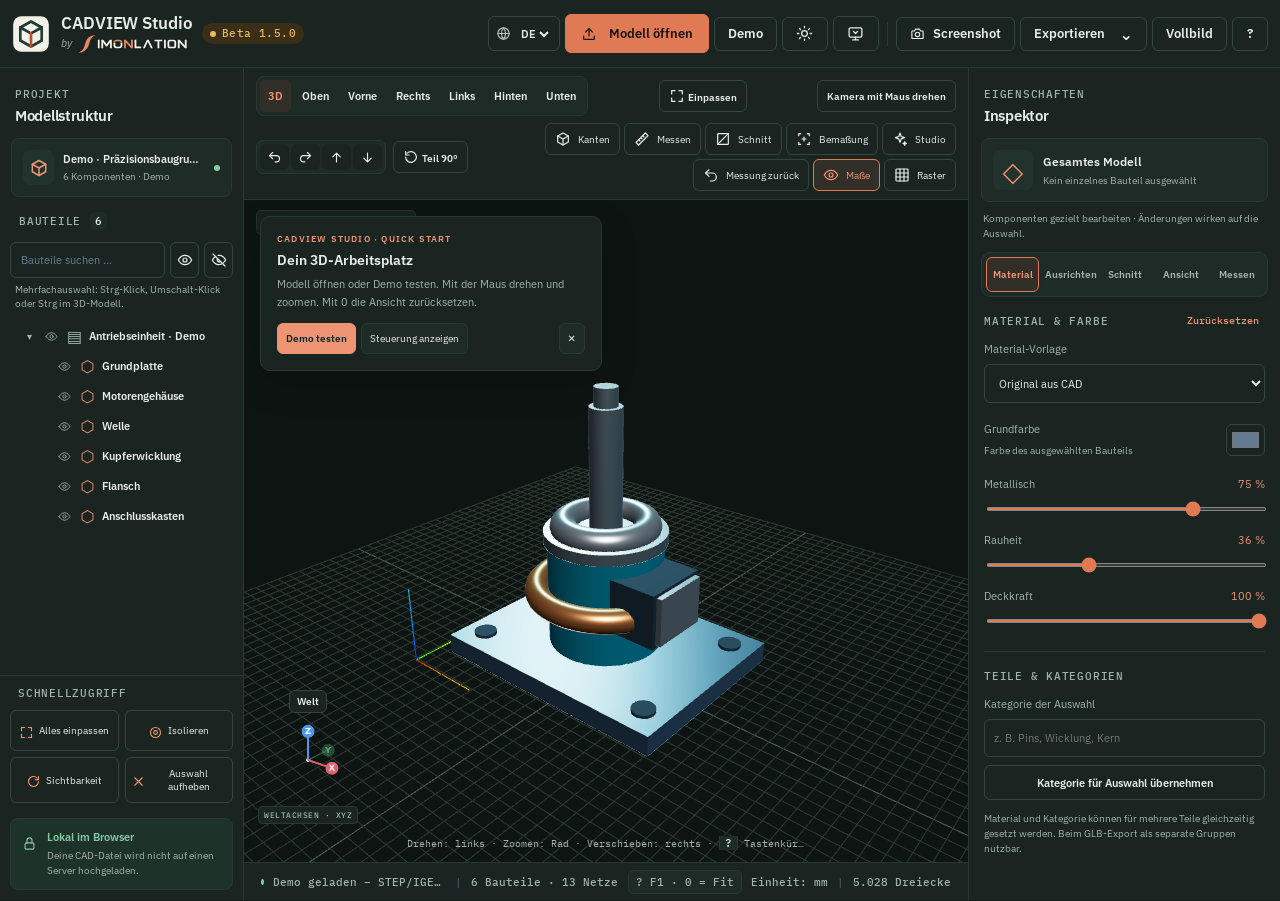
==== commit 45815d08: "App-Kopfzeile: "by" mit Wortmarke statt Raster-Logo Das Werkzeug-Symbol steht schon links, daher rei" ====
--- a/index.html
+++ b/index.html
@@ -18,11 +18,11 @@
   {"imports":{"three":"./vendor/three/build/three.module.min.js","three/addons/":"./vendor/three/examples/jsm/"}}
   </script>
 <link href="./rework.css?v=1.5.0" rel="stylesheet"/><link rel="stylesheet" href="./mobile/inspection.css?v=m2"/>
-<link rel="stylesheet" href="./assets/sl/fonts.css?v=sl4">
-<link rel="stylesheet" href="./assets/sl/tokens.css?v=sl4">
-<link rel="stylesheet" href="./assets/sl/app.css?v=sl4">
-<link rel="stylesheet" href="./assets/sl/workbench.css?v=sl4">
-<link rel="stylesheet" href="./workbench.css?v=sl4">
+<link rel="stylesheet" href="./assets/sl/fonts.css?v=sl5">
+<link rel="stylesheet" href="./assets/sl/tokens.css?v=sl5">
+<link rel="stylesheet" href="./assets/sl/app.css?v=sl5">
+<link rel="stylesheet" href="./assets/sl/workbench.css?v=sl5">
+<link rel="stylesheet" href="./workbench.css?v=sl5">
 </head>
 <body>
 <div class="app">
@@ -31,7 +31,7 @@
     <a class="sl-workbench-brand" href="https://simonlation.com/launcher.html" aria-label="SIMONLATION Launcher">
       <svg xmlns="http://www.w3.org/2000/svg" viewBox="0 0 64 64" class="sl-workbench-tool-icon sl-workbench-tool-icon--light" aria-hidden="true" focusable="false"><rect x="2" y="2" width="60" height="60" rx="14" fill="#203A34"/><path fill="none" stroke="#F3F1E8" stroke-width="4.5" stroke-linecap="round" stroke-linejoin="round" d="M32 11 50 21V43L32 53 14 43V21Z"/><path fill="none" stroke="#F3F1E8" stroke-width="4.5" stroke-linecap="round" stroke-linejoin="round" d="M14 21 32 31 50 21"/><path fill="none" stroke="#BB5031" stroke-width="4.5" stroke-linecap="round" stroke-linejoin="round" d="M32 31V53"/></svg><svg xmlns="http://www.w3.org/2000/svg" viewBox="0 0 64 64" class="sl-workbench-tool-icon sl-workbench-tool-icon--dark" aria-hidden="true" focusable="false"><rect x="2" y="2" width="60" height="60" rx="14" fill="#F3F1E8"/><path fill="none" stroke="#203A34" stroke-width="4.5" stroke-linecap="round" stroke-linejoin="round" d="M32 11 50 21V43L32 53 14 43V21Z"/><path fill="none" stroke="#203A34" stroke-width="4.5" stroke-linecap="round" stroke-linejoin="round" d="M14 21 32 31 50 21"/><path fill="none" stroke="#BB5031" stroke-width="4.5" stroke-linecap="round" stroke-linejoin="round" d="M32 31V53"/></svg>
       <span class="sl-workbench-name">CADVIEW Studio</span>
-      <span class="sl-workbench-by"><em>by</em><img class="sl-workbench-wordmark sl-workbench-wordmark--light" src="./assets/sl/brand/logo-light.svg" alt=""><img class="sl-workbench-wordmark sl-workbench-wordmark--dark" src="./assets/sl/brand/logo-dark.svg" alt=""></span>
+      <span class="sl-workbench-by"><em>by</em><img class="sl-workbench-wordmark sl-workbench-wordmark--light" src="./assets/sl/brand/wordmark-light.svg" alt=""><img class="sl-workbench-wordmark sl-workbench-wordmark--dark" src="./assets/sl/brand/wordmark-dark.svg" alt=""></span>
     </a>
     <span class="sl-status" data-state="beta">Beta 1.5.0</span>
   </div>
--- a/assets/sl/workbench.css
+++ b/assets/sl/workbench.css
@@ -39,7 +39,7 @@
   color: var(--sl-muted);
 }
 .sl-workbench-by em { font: italic 400 11px/1 var(--sl-font-sans); }
-.sl-workbench-wordmark { display: block; width: auto; height: 20px; }
+.sl-workbench-wordmark { display: block; width: auto; height: 18px; }
 .sl-workbench-wordmark--dark,
 [data-theme="dark"] .sl-workbench-wordmark--light { display: none; }
 [data-theme="dark"] .sl-workbench-wordmark--dark { display: block; }
@@ -101,5 +101,5 @@
 @media (max-width: 640px) {
   .sl-workbench-tool-icon { width: 32px; height: 32px; }
   .sl-workbench-name { font-size: 15px; }
-  .sl-workbench-wordmark { height: 17px; }
+  .sl-workbench-wordmark { height: 15px; }
 }
